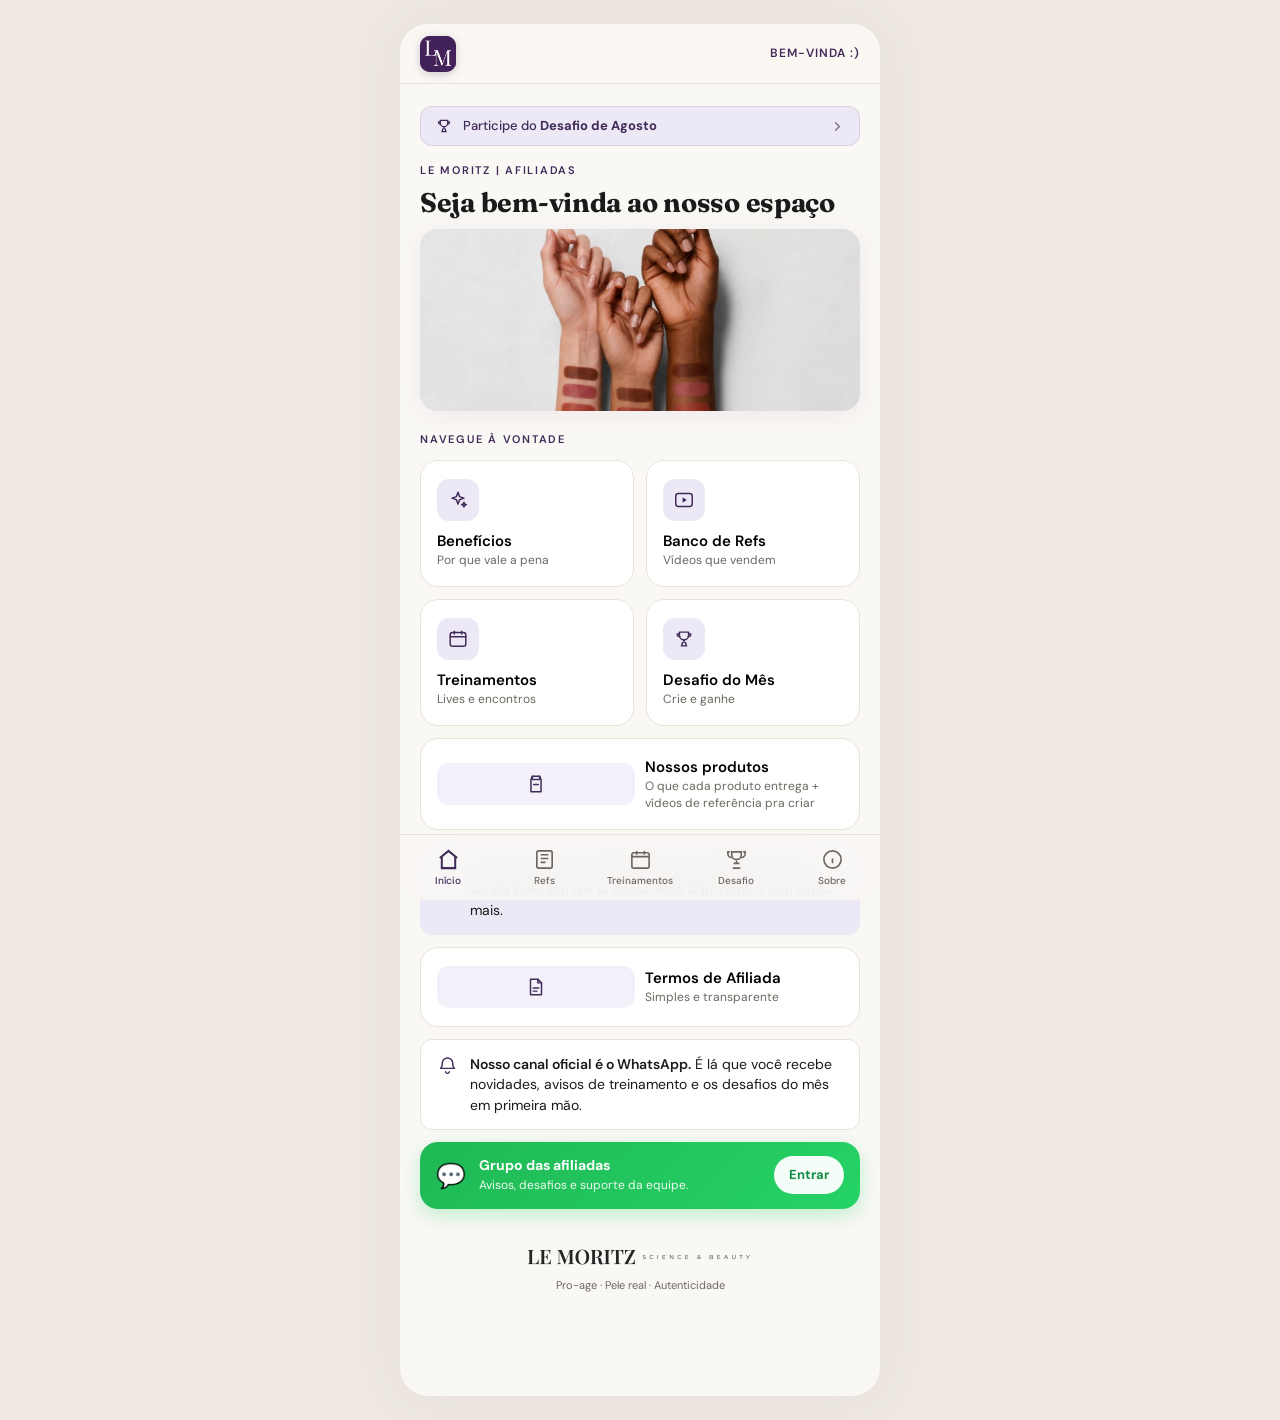
==== index.html @ fa1fd3cc "Troca emoji do botão de resultado parcial pelo ícone de troféu do site Usa o mesmo SVG de troféu já " ====
<!DOCTYPE html>
<html lang="pt-BR">
<head>
<meta charset="UTF-8">
<meta name="viewport" content="width=device-width, initial-scale=1, viewport-fit=cover, maximum-scale=1">
<meta name="theme-color" content="#FAF8F5">
<title>Le Moritz Afiliadas</title>
<meta name="description" content="Portal das criadoras Le Moritz: banco de referências, treinamentos, desafios e benefícios.">
<link rel="preconnect" href="https://fonts.googleapis.com">
<link rel="preconnect" href="https://fonts.gstatic.com" crossorigin>
<link href="https://fonts.googleapis.com/css2?family=Fraunces:ital,opsz,wght@0,9..144,400;0,9..144,500;0,9..144,600;1,9..144,400;1,9..144,500&family=DM+Sans:opsz,wght@9..40,400;9..40,500;9..40,600;9..40,700&display=swap" rel="stylesheet">
<link rel="stylesheet" href="styles.css">
</head>
<body>
<div class="app">

  <!-- ===== HEADER FIXO ===== -->
  <header class="header">
    <a class="brand" href="#home" data-go="home" aria-label="Le Moritz Afiliadas">
      <span class="brand-mark"><span class="mono">LM</span><img src="assets/lm-symbol.png" alt="" onerror="this.remove()"></span>
    </a>
    <div class="greeting" id="greeting">BEM-VINDA :)</div>
  </header>

  <!-- ============================================================
       HOME
       ============================================================ -->
  <section class="view active" id="home" data-view="home">

    <!-- Banner sutil do desafio (leva pra aba Desafio) -->
    <a class="promo-bar" data-go="desafio" href="#desafio">
      <span class="promo-ico"><svg viewBox="0 0 24 24" fill="none" stroke="currentColor" stroke-width="1.7" stroke-linecap="round" stroke-linejoin="round"><path d="M7 4.5h10v3.5a5 5 0 0 1-10 0z"/><path d="M7 6.5H4.7a2.3 2.3 0 0 0 2.6 2.8M17 6.5h2.3a2.3 2.3 0 0 1-2.6 2.8"/><path d="M12 13v3M9 19.5h6M9.7 19.5l.5-3.5M14.3 19.5l-.5-3.5"/></svg></span>
      <span class="promo-txt">Participe do <b>Desafio de Agosto</b></span>
      <span class="promo-arrow"><svg viewBox="0 0 24 24" fill="none" stroke="currentColor" stroke-width="2" stroke-linecap="round" stroke-linejoin="round"><path d="M9 6l6 6-6 6"/></svg></span>
    </a>

    <p class="eyebrow">Le Moritz | Afiliadas</p>
    <h1 class="page-title">Seja bem-vinda ao nosso espaço</h1>

    <!-- Imagem de destaque (curta). Troque por vídeo depois, se quiser. -->
    <div class="hero-img">
      <span class="hero-fallback">Salve sua imagem em <b>assets/hero.jpg</b></span>
      <img src="assets/hero.jpg" alt="Le Moritz" onerror="this.remove()">
    </div>

    <!-- Grid de navegação -->
    <p class="grid-title">Navegue à vontade</p>
    <div class="grid">
      <button class="nav-card" data-go="beneficios">
        <div class="emoji"><svg viewBox="0 0 24 24" fill="none" stroke="currentColor" stroke-width="1.6" stroke-linecap="round" stroke-linejoin="round"><path d="M12 3.5l1.7 4.8 4.8 1.7-4.8 1.7L12 16.5l-1.7-4.8L5.5 10l4.8-1.7z"/><path d="M18.5 14.5l.7 1.9 1.9.7-1.9.7-.7 1.9-.7-1.9-1.9-.7 1.9-.7z"/></svg></div>
        <div><h3>Benefícios</h3><span>Por que vale a pena</span></div>
      </button>
      <button class="nav-card" data-go="refs">
        <div class="emoji"><svg viewBox="0 0 24 24" fill="none" stroke="currentColor" stroke-width="1.6" stroke-linecap="round" stroke-linejoin="round"><rect x="3" y="5" width="18" height="14" rx="3"/><path d="M10.5 9l4.5 3-4.5 3z" fill="currentColor" stroke="none"/></svg></div>
        <div><h3>Banco de Refs</h3><span>Vídeos que vendem</span></div>
      </button>
      <button class="nav-card" data-go="treinamentos">
        <div class="emoji"><svg viewBox="0 0 24 24" fill="none" stroke="currentColor" stroke-width="1.6" stroke-linecap="round" stroke-linejoin="round"><rect x="3.5" y="5" width="17" height="15" rx="2.5"/><path d="M3.5 9.5h17M8 3.5v3M16 3.5v3"/></svg></div>
        <div><h3>Treinamentos</h3><span>Lives e encontros</span></div>
      </button>
      <button class="nav-card" data-go="desafio">
        <div class="emoji"><svg viewBox="0 0 24 24" fill="none" stroke="currentColor" stroke-width="1.6" stroke-linecap="round" stroke-linejoin="round"><path d="M7 4.5h10v3.5a5 5 0 0 1-10 0z"/><path d="M7 6.5H4.7a2.3 2.3 0 0 0 2.6 2.8M17 6.5h2.3a2.3 2.3 0 0 1-2.6 2.8"/><path d="M12 13v3M9 19.5h6M9.7 19.5l.5-3.5M14.3 19.5l-.5-3.5"/></svg></div>
        <div><h3>Desafio do Mês</h3><span>Crie e ganhe</span></div>
      </button>
      <button class="nav-card full" data-go="produtos">
        <div class="emoji"><svg viewBox="0 0 24 24" fill="none" stroke="currentColor" stroke-width="1.6" stroke-linecap="round" stroke-linejoin="round"><path d="M8 3.5h8l1.5 3.5v13.5H6.5V7z"/><path d="M8 3.5v3.5h8V3.5M9.5 12.5h5"/></svg></div>
        <div><h3>Nossos produtos</h3><span>O que cada produto entrega + vídeos de referência pra criar</span></div>
      </button>
    </div>

    <!-- Blocos empilhados (ordem definida) -->
    <div class="home-extra">
      <div class="notice accent">
        <span class="ico"><svg viewBox="0 0 24 24" fill="none" stroke="currentColor" stroke-width="1.6" stroke-linecap="round" stroke-linejoin="round"><path d="M13 2.5 5 13.5h5l-1 8 8-11h-5z"/></svg></span>
        <div><b>Sua comissão no TikTok Shop é automática:</b> qualquer venda pelo seu link já conta. Mas aqui dentro tem ainda mais.</div>
      </div>

      <button class="nav-card full" data-go="termos">
        <div class="emoji"><svg viewBox="0 0 24 24" fill="none" stroke="currentColor" stroke-width="1.6" stroke-linecap="round" stroke-linejoin="round"><path d="M6 3.5h8l4 4V20.5H6z"/><path d="M14 3.5v4h4M9 13h6M9 16.5h4"/></svg></div>
        <div><h3>Termos de Afiliada</h3><span>Simples e transparente</span></div>
      </button>

      <div class="notice">
        <span class="ico"><svg viewBox="0 0 24 24" fill="none" stroke="currentColor" stroke-width="1.6" stroke-linecap="round" stroke-linejoin="round"><path d="M6 9.5a6 6 0 0 1 12 0c0 4.5 1.8 5.8 1.8 5.8H4.2S6 14 6 9.5z"/><path d="M10 19a2 2 0 0 0 4 0"/></svg></span>
        <div><b>Nosso canal oficial é o WhatsApp.</b> É lá que você recebe novidades, avisos de treinamento e os desafios do mês em primeira mão.</div>
      </div>

      <!-- Banner WhatsApp -->
      <a class="wpp-banner" id="wppHome" href="#" target="_blank" rel="noopener">
        <span class="wbi">💬</span>
        <span class="wbt"><b>Grupo das afiliadas</b><span>Avisos, desafios e suporte da equipe.</span></span>
        <span class="wbtn">Entrar</span>
      </a>
    </div>

    <div class="footer">
      <img class="footer-logo" src="assets/logo.png" alt="Le Moritz" onerror="this.remove();var f=document.getElementById('flText');if(f)f.style.display='block'">
      <div class="fl" id="flText" style="display:none">Le Moritz</div>
      Pro-age · Pele real · Autenticidade
    </div>
  </section>

  <!-- ============================================================
       BENEFÍCIOS
       ============================================================ -->
  <section class="view" id="beneficios" data-view="beneficios">
    <button class="back-btn" data-go="home">‹ Início</button>
    <p class="eyebrow">Benefícios</p>
    <h1 class="page-title">Vale muito mais do que uma comissão</h1>
    <p class="page-sub">Aqui você não é só um link. Você é parte de uma comunidade.</p>

    <div class="benefit">
      <div class="b-ico"><svg viewBox="0 0 24 24" fill="none" stroke="currentColor" stroke-width="1.6" stroke-linecap="round" stroke-linejoin="round"><circle cx="9" cy="8" r="3.2"/><path d="M3.5 19.5a5.5 5.5 0 0 1 11 0"/><path d="M16 5.2a3 3 0 0 1 0 5.6M17.5 19.5a5.5 5.5 0 0 0-3-4.9"/></svg></div>
      <div><h3>Comunidade real</h3><p>Grupo exclusivo no WhatsApp com outras criadoras, trocas, bastidores e suporte direto da equipe Le Moritz.</p></div>
    </div>
    <div class="benefit">
      <div class="b-ico"><svg viewBox="0 0 24 24" fill="none" stroke="currentColor" stroke-width="1.6" stroke-linecap="round" stroke-linejoin="round"><path d="M21 8 12 3 3 8v8l9 5 9-5z"/><path d="M3 8l9 5 9-5M12 13v8"/></svg></div>
      <div><h3>Produtos em primeira mão</h3><p>Amostras grátis pra você testar, sentir na pele e criar com autenticidade. Sem achismo, com experiência.</p></div>
    </div>
    <div class="benefit">
      <div class="b-ico"><svg viewBox="0 0 24 24" fill="none" stroke="currentColor" stroke-width="1.6" stroke-linecap="round" stroke-linejoin="round"><rect x="3" y="6" width="18" height="14" rx="2"/><path d="M3 10.5h18M7.5 6 6 10.5M12.5 6 11 10.5M17.5 6 16 10.5"/></svg></div>
      <div><h3>Conteúdo pronto pra usar</h3><p>Banco de referências com vídeos validados, scripts adaptados e hooks que já funcionaram. Você não precisa começar do zero.</p></div>
    </div>
    <div class="benefit">
      <div class="b-ico"><svg viewBox="0 0 24 24" fill="none" stroke="currentColor" stroke-width="1.6" stroke-linecap="round" stroke-linejoin="round"><path d="M2.5 8.5 12 4.5l9.5 4-9.5 4z"/><path d="M6.5 11v4.5c0 1.2 2.5 2.2 5.5 2.2s5.5-1 5.5-2.2V11M21.5 8.5v5"/></svg></div>
      <div><h3>Treinamentos recorrentes</h3><p>Lives e encontros com a equipe pra te ajudar a vender melhor, criar com mais estratégia e entender o TikTok Shop de dentro pra fora.</p></div>
    </div>
    <div class="benefit">
      <div class="b-ico"><svg viewBox="0 0 24 24" fill="none" stroke="currentColor" stroke-width="1.6" stroke-linecap="round" stroke-linejoin="round"><path d="M7 4.5h10v3.5a5 5 0 0 1-10 0z"/><path d="M7 6.5H4.7a2.3 2.3 0 0 0 2.6 2.8M17 6.5h2.3a2.3 2.3 0 0 1-2.6 2.8"/><path d="M12 13v3M9 19.5h6M9.7 19.5l.5-3.5M14.3 19.5l-.5-3.5"/></svg></div>
      <div><h3>Desafios mensais com prêmios</h3><p>Todo mês tem um desafio com bonificação em dinheiro. Quanto mais você cria, mais você ganha, além da comissão.</p></div>
    </div>
    <div class="benefit highlight">
      <div class="b-ico"><svg viewBox="0 0 24 24" fill="none" stroke="currentColor" stroke-width="1.6" stroke-linecap="round" stroke-linejoin="round"><rect x="2.5" y="6" width="19" height="12" rx="2"/><circle cx="12" cy="12" r="2.6"/><path d="M6 9.5v5M18 9.5v5"/></svg></div>
      <div><h3>Comissão que vai além do TikTok</h3><p>As afiliadas que se destacam ganham um cupom próprio e passam a comissionar também pelas vendas fora do TikTok Shop, com pagamento via PIX.</p></div>
    </div>
  </section>

  <!-- ============================================================
       BANCO DE REFS
       ============================================================ -->
  <section class="view" id="refs" data-view="refs">
    <button class="back-btn" data-go="home">‹ Início</button>
    <p class="eyebrow">Banco de Refs</p>
    <h1 class="page-title">Referências que já funcionaram</h1>
    <p class="page-sub">Vídeos validados pela equipe, com roteiro pronto pra adaptar. Toque num card pra abrir.</p>

    <a class="banco-open" id="bancoOpen" href="https://bealemoritz.github.io/banco-de-refs/" target="_blank" rel="noopener">Abrir o banco em tela cheia ↗</a>
    <div class="banco-frame">
      <iframe id="bancoFrame" src="https://bealemoritz.github.io/banco-de-refs/" loading="lazy" title="Banco de Refs Le Moritz" referrerpolicy="no-referrer"></iframe>
    </div>
  </section>

  <!-- ============================================================
       PRODUTOS
       ============================================================ -->
  <section class="view" id="produtos" data-view="produtos">
    <button class="back-btn" data-go="home">‹ Início</button>
    <p class="eyebrow">Produtos</p>
    <h1 class="page-title">Conheça a linha Le Moritz</h1>
    <p class="page-sub">Pra cada produto: a narrativa principal e vídeos de referência que já validamos. Use como base pro seu conteúdo.</p>

    <div id="productsList"><!-- preenchido via JS (CONFIG.products no app.js) --></div>
  </section>

  <!-- ============================================================
       TREINAMENTOS
       ============================================================ -->
  <section class="view" id="treinamentos" data-view="treinamentos">
    <button class="back-btn" data-go="home">‹ Início</button>
    <p class="eyebrow">Treinamentos</p>
    <h1 class="page-title">Calendário de Treinamentos</h1>
    <p class="page-sub">Lives, encontros e conteúdos exclusivos pra você criar melhor todo mês.</p>

    <div class="next-training">
      <div class="nt-label">Próximo treinamento</div>
      <h3>Aulão de produtos (com Luna), Pt. 2</h3>
      <p class="nt-desc">No treinamento você vai aprender:</p>
      <ul class="nt-list">
        <li>Como usar cada produto (foco em make)</li>
        <li>Para que serve cada produto</li>
        <li>As principais narrativas pra criar conteúdos que conectam e despertam o interesse do cliente</li>
      </ul>
      <div class="nt-meta">
        <div><svg viewBox="0 0 24 24" fill="none" stroke="currentColor" stroke-width="1.6" stroke-linecap="round" stroke-linejoin="round"><rect x="3.5" y="5" width="17" height="15" rx="2.5"/><path d="M3.5 9.5h17M8 3.5v3M16 3.5v3"/></svg> <span>30/07 (quinta-feira)</span></div>
        <div><svg viewBox="0 0 24 24" fill="none" stroke="currentColor" stroke-width="1.6" stroke-linecap="round" stroke-linejoin="round"><circle cx="12" cy="12" r="9"/><path d="M12 7.5V12l3 2"/></svg> <span>às 17h</span></div>
        <div><svg viewBox="0 0 24 24" fill="none" stroke="currentColor" stroke-width="1.6" stroke-linecap="round" stroke-linejoin="round"><path d="M12 21s7-5.5 7-11a7 7 0 0 0-14 0c0 5.5 7 11 7 11z"/><circle cx="12" cy="9.5" r="2.5"/></svg> <span>Ao vivo no Google Meet</span></div>
      </div>
      <a class="btn-light" target="_blank" rel="noopener"
         href="https://bit.ly/aulaodeprodutos">Salvar na agenda</a>
    </div>

    <div class="training-list">
      <p class="eyebrow">O que já ensinamos</p>
      <div id="trainingHistory"><!-- preenchido via JS --></div>
    </div>
  </section>

  <!-- ============================================================
       DESAFIO DO MÊS
       ============================================================ -->
  <section class="view" id="desafio" data-view="desafio">
    <button class="back-btn" data-go="home">‹ Início</button>
    <p class="eyebrow">Desafio do Mês</p>
    <h1 class="page-title" style="margin-bottom:6px">Desafio de Agosto</h1>
    <p class="page-sub" style="margin-bottom:14px">Cada vídeo garante prêmio, e cada venda te leva pra próxima faixa. Sem ranking, sem competir com ninguém: só você contra a sua própria meta. Esse mês o foco é encontrar um formato de vídeo que venda muito stick, assim como já encontramos com o sérum.</p>

    <p class="challenge-period">
      <svg viewBox="0 0 24 24" fill="none" stroke="currentColor" stroke-width="1.7" stroke-linecap="round" stroke-linejoin="round"><rect x="3.5" y="5" width="17" height="15" rx="2.5"/><path d="M3.5 9.5h17M8 3.5v3M16 3.5v3"/></svg>
      07 a 21 de agosto de 2026
    </p>

    <a class="challenge-poster" href="assets/desafio-agosto.jpeg" target="_blank" rel="noopener" aria-label="Abrir a arte do desafio em tamanho grande">
      <img src="assets/desafio-agosto.jpeg" alt="Desafio de Agosto Le Moritz, foco nos sticks: prêmio garantido por vídeo (10+ vídeos R$100, 25+ R$300, 45+ R$600, 65+ R$1.000, 100+ R$1.500) e bônus extra por venda (1+ venda R$50, 5+ R$200, 15+ R$500, 40+ R$1.500), de 07 a 21 de agosto de 2026." loading="lazy">
    </a>

    <a class="btn-primary" href="resultado-agosto.html" style="display:flex;align-items:center;justify-content:center;gap:8px;margin-top:14px;text-decoration:none;">
      <svg viewBox="0 0 24 24" fill="none" stroke="currentColor" stroke-width="1.7" stroke-linecap="round" stroke-linejoin="round" style="width:18px;height:18px;flex-shrink:0;"><path d="M7 4.5h10v3.5a5 5 0 0 1-10 0z"/><path d="M7 6.5H4.7a2.3 2.3 0 0 0 2.6 2.8M17 6.5h2.3a2.3 2.3 0 0 1-2.6 2.8"/><path d="M12 13v3M9 19.5h6M9.7 19.5l.5-3.5M14.3 19.5l-.5-3.5"/></svg>
      Ver resultado parcial do desafio
    </a>

    <p class="eyebrow" style="margin-top:26px">Regras do desafio</p>
    <ul class="rules-list">
      <li>Os vídeos precisam ser de stick (blush ou iluminador) e ter a sacolinha do produto Le Moritz marcada corretamente no TikTok Shop para contar.</li>
      <li>Mínimo de 30 segundos cada vídeo.</li>
      <li>Não serão validados vídeos criados por IA realista (que recriem pessoas).</li>
      <li>É obrigatório que o vídeo tenha movimento, fala ou narração.</li>
      <li>É obrigatório que o vídeo tenha conteúdo sobre o produto (demonstração, prova social, quebra de objeção, transformação ou trabalhando a dor do público-alvo).</li>
      <li>É fortemente indicado que a criadora apareça no vídeo: buscamos gerar confiança.</li>
      <li>Vendas contam apenas se aprovadas e sem estorno.</li>
      <li>Vale a maior faixa atingida de cada prêmio. Os dois prêmios somam: volume de vídeo + vendas.</li>
      <li>Os pagamentos dos prêmios serão realizados até o dia 15 de agosto.</li>
      <li>A Le Moritz pode solicitar insights dos vídeos e comprovantes de venda para validação da premiação.</li>
      <li>Participação limitada a uma conta por CPF.</li>
    </ul>

    <p class="challenge-note">Só participa do desafio quem está no nosso <a data-wpp href="#" target="_blank" rel="noopener">grupo do WhatsApp</a>. É por lá que a gente valida tudo.</p>

    <details class="challenge-archive">
      <summary>Desafios anteriores<span class="arrow">⌄</span></summary>
      <div class="challenge-archive-content">
        <h3>Desafio de Julho</h3>
        <p class="challenge-period">
          <svg viewBox="0 0 24 24" fill="none" stroke="currentColor" stroke-width="1.7" stroke-linecap="round" stroke-linejoin="round"><rect x="3.5" y="5" width="17" height="15" rx="2.5"/><path d="M3.5 9.5h17M8 3.5v3M16 3.5v3"/></svg>
          20 a 31 de julho de 2026
        </p>
        <a class="challenge-poster" href="assets/desafio-julho.jpg" target="_blank" rel="noopener" aria-label="Abrir a arte do desafio de julho em tamanho grande">
          <img src="assets/desafio-julho.jpg" alt="Desafio de Julho Le Moritz: prêmio garantido por vídeo (20+ vídeos R$50, 40+ vídeos R$100) e bonificação por venda (5+ R$150, 10+ R$300, 20+ R$600, 40+ R$1.200 + kit completo), de 20 a 31 de julho de 2026." loading="lazy">
        </a>
        <p class="eyebrow" style="margin-top:26px">Regras do desafio</p>
        <ul class="rules-list">
          <li>Os vídeos precisam ter a sacolinha do produto Le Moritz marcada corretamente no TikTok Shop para contar.</li>
          <li>Mínimo de 30 segundos cada vídeo.</li>
          <li>Não serão validados vídeos criados por IA realista (que recriem pessoas).</li>
          <li>É obrigatório que o vídeo tenha movimento, fala ou narração.</li>
          <li>É obrigatório que o vídeo tenha conteúdo sobre o produto (demonstração, prova social, quebra de objeção, transformação ou trabalhando a dor do público-alvo).</li>
          <li>É fortemente indicado que a criadora apareça no vídeo: buscamos gerar confiança.</li>
          <li>Vendas contam apenas se aprovadas e sem estorno.</li>
          <li>As faixas do desafio não são acumulativas: vale a maior faixa atingida no período.</li>
          <li>Os pagamentos dos prêmios serão realizados até o dia 15 de agosto.</li>
          <li>A Le Moritz pode solicitar insights dos vídeos e comprovantes de venda para validação da premiação.</li>
          <li>Participação limitada a uma conta por CPF.</li>
        </ul>
      </div>
    </details>
  </section>

  <!-- ============================================================
       TERMOS DE AFILIADA
       ============================================================ -->
  <section class="view" id="termos" data-view="termos">
    <button class="back-btn" data-go="home">‹ Início</button>
    <p class="eyebrow">Termos de Afiliada</p>
    <h1 class="page-title">Termos de Participação</h1>
    <div class="terms-intro">Leia com atenção antes de começar. É simples, transparente e feito pra proteger você também.</div>

    <div class="term-item"><h3><span class="tn">1.</span>O que é o Programa</h3><p>O Programa de Afiliadas Le Moritz é uma iniciativa da marca para conectar criadoras de conteúdo à venda de produtos via TikTok Shop e canais próprios, com comissionamento por performance.</p></div>
    <div class="term-item"><h3><span class="tn">2.</span>Comissionamento</h3><p>A afiliada recebe comissão automática por todas as vendas realizadas através do seu link de afiliada no TikTok Shop, conforme as regras da plataforma. Afiliadas selecionadas para o programa estendido recebem um cupom personalizado Le Moritz e passam a comissionar também pelas vendas fora do TikTok Shop, no percentual de 10% por venda, com pagamento via PIX, conforme calendário definido pela equipe.</p></div>
    <div class="term-item"><h3><span class="tn">3.</span>Direito de uso de conteúdo</h3><p>Ao participar do programa, a afiliada autoriza a Le Moritz a utilizar os vídeos criados com os produtos da marca em suas próprias redes sociais, campanhas e materiais de divulgação, sempre com crédito à criadora. Nos casos em que o conteúdo for impulsionado ou utilizado em mídia paga, a afiliada será informada e o cupom de comissionamento dela será vinculado à publicação, garantindo rastreabilidade das vendas geradas.</p></div>
    <div class="term-item"><h3><span class="tn">4.</span>Produtos enviados</h3><p>Os produtos enviados como amostra são para uso pessoal e criação de conteúdo. Não há obrigatoriedade de publicação, mas a participação ativa é valorizada e pode influenciar o recebimento de produtos futuros e convites para desafios com premiação.</p></div>
    <div class="term-item"><h3><span class="tn">5.</span>Conduta e CONAR</h3><p>A afiliada se compromete a não fazer afirmações médicas ou terapêuticas sobre os produtos, a sinalizar parcerias conforme as diretrizes do CONAR (#publi ou equivalente) e a manter uma comunicação respeitosa dentro dos canais da comunidade.</p></div>
    <div class="term-item"><h3><span class="tn">6.</span>Encerramento</h3><p>Qualquer uma das partes pode encerrar a participação no programa a qualquer momento, sem ônus.</p></div>

    <div class="accept-box">
      <div class="accept-row">
        <input type="checkbox" id="acceptCheck" checked onclick="return false" aria-readonly="true">
        <label for="acceptCheck">Li e aceito os termos de participação do Programa de Afiliadas Le Moritz.</label>
      </div>
      <div class="accept-msg">
        <span class="ok-ico">✓</span>
        Sua participação no programa valida automaticamente o termo acima.
      </div>
    </div>
  </section>

  <!-- ============================================================
       SOBRE + FAQ
       ============================================================ -->
  <section class="view" id="sobre" data-view="sobre">
    <button class="back-btn" data-go="home">‹ Início</button>

    <div class="about-card">
      <p class="eyebrow">Sobre a Le Moritz</p>
      <h2>Beleza com propósito, pele com história.</h2>
      <p>Le Moritz é uma marca pro-age: a gente acredita em pele real, em autenticidade e em mulheres que não têm prazo de validade. Você não está só vendendo produto: está fazendo parte de um movimento que valoriza a beleza de quem vive de verdade.</p>
    </div>

    <p class="eyebrow">Perguntas frequentes</p>
    <h1 class="page-title" style="font-size:23px;margin-bottom:18px">FAQ rápido</h1>

    <div id="faqList">
      <div class="faq-item">
        <button class="faq-q">Como sei que minha venda foi registrada?<span class="arrow">⌄</span></button>
        <div class="faq-a"><p>Toda venda feita pelo seu link de afiliada no TikTok Shop aparece automaticamente no painel da plataforma. Qualquer dúvida, é só chamar a equipe no grupo do WhatsApp.</p></div>
      </div>
      <div class="faq-item">
        <button class="faq-q">Quando recebo minha comissão?<span class="arrow">⌄</span></button>
        <div class="faq-a"><p>A comissão do TikTok Shop segue o calendário da própria plataforma. Quem participa do programa estendido recebe as orientações de pagamento direto da equipe pelo WhatsApp.</p></div>
      </div>
      <div class="faq-item">
        <button class="faq-q">Posso fazer lives vendendo os produtos?<span class="arrow">⌄</span></button>
        <div class="faq-a"><p>Sim! Lives são super bem-vindas. Lembre de sinalizar a parceria conforme o CONAR (#publi) e de não fazer afirmações médicas ou terapêuticas sobre os produtos.</p></div>
      </div>
      <div class="faq-item">
        <button class="faq-q">O que acontece se eu não postar por um tempo?<span class="arrow">⌄</span></button>
        <div class="faq-a"><p>Não há obrigatoriedade de publicação. Mas a participação ativa é valorizada e pode influenciar o envio de produtos futuros e os convites para desafios com premiação.</p></div>
      </div>
    </div>
  </section>

  <!-- ===== BOTTOM NAVIGATION ===== -->
  <nav class="bottom-nav">
    <button class="nav-btn active" data-go="home">
      <svg viewBox="0 0 24 24" fill="none" stroke="currentColor"><path d="M3 10.5 12 3l9 7.5"/><path d="M5 9.5V21h14V9.5"/></svg>
      Início
    </button>
    <button class="nav-btn" data-go="refs">
      <svg viewBox="0 0 24 24" fill="none" stroke="currentColor"><rect x="4" y="3" width="16" height="18" rx="2"/><path d="M8 7h8M8 11h8M8 15h5"/></svg>
      Refs
    </button>
    <button class="nav-btn" data-go="treinamentos">
      <svg viewBox="0 0 24 24" fill="none" stroke="currentColor"><rect x="3" y="5" width="18" height="16" rx="2"/><path d="M3 9h18M8 3v4M16 3v4"/></svg>
      Treinamentos
    </button>
    <button class="nav-btn" data-go="desafio">
      <svg viewBox="0 0 24 24" fill="none" stroke="currentColor"><path d="M7 4h10v3a5 5 0 0 1-10 0V4Z"/><path d="M5 4H3v2a4 4 0 0 0 4 4M19 4h2v2a4 4 0 0 1-4 4M9 16h6M12 13v3M8 21h8"/></svg>
      Desafio
    </button>
    <button class="nav-btn" data-go="sobre">
      <svg viewBox="0 0 24 24" fill="none" stroke="currentColor"><circle cx="12" cy="12" r="9"/><path d="M12 11v5M12 8h.01"/></svg>
      Sobre
    </button>
  </nav>

</div>
<script src="app.js"></script>
</body>
</html>
---- styles.css ----
/* =========================================================
   LE MORITZ AFILIADAS — Portal
   Mobile-first · Editorial de beleza + portal profissional
   ========================================================= */

/* ---------- Tokens ---------- */
:root {
  /* Paleta */
  --creme:        #FAF8F5;  /* fundo principal */
  --roxo:         #402A57;  /* roxo oficial Le Moritz (ameixa/beringela) */
  --roxo-escuro:  #2C1C3D;
  --roxo-claro:   #6E5191;
  --lilas:        #EDE8F5;  /* cards e seções alternadas */
  --lilas-2:      #F4F0FA;
  --grafite:      #1A1A1A;  /* texto principal */
  --cinza-txt:    #6B6760;  /* texto secundário */
  --borda:        #E9E3DA;  /* bordas e separadores */
  --whatsapp:     #25D366;
  --branco:       #FFFFFF;
  --ouro:         #C9A24B;

  /* Tipografia */
  --serif: "Fraunces", Georgia, serif;
  --sans:  "DM Sans", -apple-system, BlinkMacSystemFont, "Segoe UI", sans-serif;

  /* Layout */
  --max:        480px;
  --radius:     18px;
  --radius-sm:  12px;
  --shadow:     0 4px 24px rgba(84, 58, 120, .08);
  --shadow-hi:  0 8px 32px rgba(84, 58, 120, .16);
  --header-h:   60px;
  --nav-h:      66px;
  --ease:       cubic-bezier(.22, .61, .36, 1);
}

/* ---------- Reset ---------- */
* { margin: 0; padding: 0; box-sizing: border-box; -webkit-tap-highlight-color: transparent; }
html { scroll-behavior: smooth; }
body {
  font-family: var(--sans);
  background: var(--creme);
  color: var(--grafite);
  line-height: 1.55;
  font-size: 16px;
  -webkit-font-smoothing: antialiased;
  text-rendering: optimizeLegibility;
}
img { max-width: 100%; display: block; }
button { font-family: inherit; cursor: pointer; border: none; background: none; }
a { color: inherit; text-decoration: none; }

/* ---------- Shell (centraliza no desktop, simula celular) ---------- */
.app {
  max-width: var(--max);
  margin: 0 auto;
  min-height: 100vh;
  background: var(--creme);
  position: relative;
  box-shadow: 0 0 60px rgba(84,58,120,.06);
}
@media (min-width: 481px) {
  body { background: #efe9e2; padding: 24px 0; }
  .app { min-height: calc(100vh - 48px); border-radius: 28px; overflow: hidden; }
}

/* ---------- Header fixo ---------- */
.header {
  position: sticky; top: 0; z-index: 50;
  height: var(--header-h);
  display: flex; align-items: center; justify-content: space-between;
  padding: 0 20px;
  background: rgba(250, 248, 245, .82);
  backdrop-filter: saturate(180%) blur(14px);
  -webkit-backdrop-filter: saturate(180%) blur(14px);
  border-bottom: 1px solid var(--borda);
}
.brand { display: flex; align-items: center; }
.brand-mark {
  position: relative; width: 36px; height: 36px; border-radius: 10px;
  background: var(--roxo); overflow: hidden; display: grid; place-items: center;
  box-shadow: 0 2px 8px rgba(64,42,87,.25);
}
.brand-mark .mono {
  font-family: var(--serif); color: #fff; font-size: 18px; font-weight: 600; letter-spacing: .01em;
}
.brand-mark img { position: absolute; inset: 0; width: 100%; height: 100%; object-fit: cover; }
.header .greeting {
  font-size: 12px; font-weight: 600; letter-spacing: .08em; text-transform: uppercase;
  color: var(--roxo); max-width: 55%; text-align: right; line-height: 1.25;
}
.header .greeting b { font-weight: 700; }

/* ---------- Views ---------- */
.view { display: none; padding: 22px 20px calc(var(--nav-h) + 28px); animation: fade .45s var(--ease); }
.view.active { display: block; }
@keyframes fade { from { opacity: 0; transform: translateY(8px); } to { opacity: 1; transform: none; } }

/* ---------- Tipografia de página ---------- */
.eyebrow {
  font-size: 11px; font-weight: 600; letter-spacing: .16em; text-transform: uppercase;
  color: var(--roxo); margin-bottom: 8px;
}
.page-title {
  font-family: var(--serif); font-weight: 700;
  font-size: 27px; line-height: 1.18; letter-spacing: -.01em;
  margin-bottom: 10px;
}
.page-sub { color: var(--cinza-txt); font-size: 15px; margin-bottom: 22px; }
.section-divider { height: 1px; background: var(--borda); margin: 26px 0; border: 0; }

/* ---------- HOME: hero vídeo ---------- */
.hero {
  position: relative; border-radius: var(--radius); overflow: hidden;
  aspect-ratio: 4 / 5; background: var(--lilas);
  box-shadow: var(--shadow); margin-bottom: 18px;
}
.hero video, .hero img, .hero-video { width: 100%; height: 100%; object-fit: cover; }
.hero-placeholder {
  position: absolute; inset: 0;
  display: flex; flex-direction: column; align-items: center; justify-content: center;
  gap: 14px; text-align: center; padding: 24px;
  background: linear-gradient(150deg, var(--lilas) 0%, var(--lilas-2) 100%);
}
.hero-placeholder .play {
  width: 64px; height: 64px; border-radius: 50%;
  background: var(--roxo); color: #fff;
  display: grid; place-items: center;
  box-shadow: var(--shadow-hi); transition: transform .2s var(--ease);
}
.hero-placeholder .play:hover { transform: scale(1.06); }
.hero-placeholder .play svg { margin-left: 3px; }
.hero-placeholder p { font-size: 13px; color: var(--cinza-txt); max-width: 220px; }
.hero-tag {
  font-family: var(--serif); font-style: italic;
  font-size: 17px; color: var(--grafite);
}

/* ---------- Welcome player (vídeo animado) ---------- */
.welcome-player { position: absolute; inset: 0; display: none; flex-direction: column; }
.welcome-player.active { display: flex; }
.wp-bg {
  position: absolute; inset: 0; z-index: 0;
  background: linear-gradient(135deg, var(--lilas) 0%, var(--creme) 45%, var(--lilas-2) 100%);
  background-size: 220% 220%; animation: wpGrad 14s ease infinite;
}
.wp-bg::after {
  content: ""; position: absolute; inset: 0;
  background: radial-gradient(120% 80% at 50% -10%, rgba(106,76,147,.10), transparent 60%);
}
@keyframes wpGrad { 0%{background-position:0% 50%} 50%{background-position:100% 50%} 100%{background-position:0% 50%} }
.wp-top {
  position: relative; z-index: 1; text-align: center; padding-top: 20px;
  font-family: var(--serif); font-size: 16px; letter-spacing: .05em; color: var(--grafite);
}
.wp-top b { color: var(--roxo); }
.wp-line {
  position: relative; z-index: 1; flex: 1;
  display: grid; place-items: center; text-align: center;
  font-family: var(--serif); font-size: 23px; line-height: 1.32; color: var(--grafite);
  padding: 0 28px; opacity: 0;
}
.wp-line.show { animation: wpUp .85s var(--ease) forwards; }
@keyframes wpUp { from { opacity:0; transform: translateY(14px); filter: blur(3px); } to { opacity:1; transform:none; filter:none; } }
.wp-final { color: var(--roxo); font-style: italic; }
.wp-progress {
  position: relative; z-index: 1; height: 3px; border-radius: 3px;
  background: rgba(26,26,26,.10); margin: 0 22px 20px;
}
.wp-progress span { display: block; height: 100%; width: 0; background: var(--roxo); border-radius: 3px; transition: width .45s linear; }
.wp-skip {
  position: absolute; z-index: 2; top: 14px; right: 16px;
  font-size: 12px; font-weight: 600; color: var(--cinza-txt);
  background: rgba(255,255,255,.7); padding: 6px 12px; border-radius: 999px;
  backdrop-filter: blur(6px);
}
.wp-replay {
  position: absolute; z-index: 2; bottom: 36px; left: 50%; transform: translateX(-50%);
  display: none; font-size: 13px; font-weight: 700; color: #fff; background: var(--roxo);
  padding: 11px 20px; border-radius: 999px; box-shadow: var(--shadow-hi);
}
.wp-replay.show { display: block; animation: wpUp .6s var(--ease) forwards; }

/* ---------- Banco de Refs integrado ---------- */
.banco-frame {
  border: 1px solid var(--borda); border-radius: var(--radius); overflow: hidden;
  background: var(--branco); box-shadow: var(--shadow);
  height: calc(100dvh - 230px); min-height: 540px;
}
.banco-frame iframe { width: 100%; height: 100%; border: 0; display: block; }
.banco-open {
  display: block; text-align: center; margin: 0 0 12px;
  font-size: 13px; font-weight: 600; color: var(--roxo);
}

/* ---------- Recados fixos ---------- */
.notice {
  display: flex; gap: 12px; align-items: flex-start;
  padding: 14px 16px; border-radius: var(--radius-sm);
  background: var(--branco); border: 1px solid var(--borda);
  margin-bottom: 12px; font-size: 14px; line-height: 1.45;
}
.notice .ico { line-height: 1; flex-shrink: 0; margin-top: 1px; }
.notice .ico svg { width: 21px; height: 21px; color: var(--roxo); display: block; }
.notice b { font-weight: 600; }
.notice.accent { background: var(--lilas); border-color: transparent; }

/* ---------- Grid 2x2 de navegação ---------- */
.grid-title {
  font-family: var(--sans); font-size: 11px; font-weight: 600;
  letter-spacing: .16em; text-transform: uppercase; color: var(--roxo);
  margin: 20px 0 12px;
}
.grid {
  display: grid; grid-template-columns: 1fr 1fr; gap: 12px;
}
.nav-card {
  background: var(--branco); border: 1px solid var(--borda);
  border-radius: var(--radius); padding: 18px 16px;
  display: flex; flex-direction: column; gap: 10px;
  text-align: left; transition: transform .18s var(--ease), box-shadow .18s var(--ease);
  min-height: 124px; justify-content: space-between;
}
.nav-card:active { transform: scale(.97); }
.nav-card:hover { box-shadow: var(--shadow); transform: translateY(-2px); }
.nav-card .emoji {
  width: 42px; height: 42px; border-radius: 12px;
  background: var(--lilas); display: grid; place-items: center;
}
.nav-card .emoji svg { width: 22px; height: 22px; color: var(--roxo); }
.nav-card h3 { font-size: 15px; font-weight: 600; }
.nav-card span { font-size: 12px; color: var(--cinza-txt); }
.nav-card.full { grid-column: 1 / -1; min-height: auto; flex-direction: row; align-items: center; }
.nav-card.full .emoji { background: var(--lilas-2); }
.nav-card.full > div { flex: 1; }

/* Blocos empilhados da Home (espaçamento uniforme) */
.home-extra { display: flex; flex-direction: column; gap: 12px; margin-top: 14px; }
.home-extra .notice { margin-bottom: 0; }
.home-extra .wpp-banner { margin: 0; }

/* ---------- Banner WhatsApp ---------- */
.wpp-banner {
  display: flex; align-items: center; gap: 13px;
  background: linear-gradient(135deg, #1FB855, #25D366);
  color: #fff; padding: 14px 16px; border-radius: var(--radius);
  margin: 22px 0 4px; box-shadow: 0 6px 20px rgba(37,211,102,.28);
}
.wpp-banner .wbi { font-size: 24px; flex-shrink: 0; }
.wpp-banner .wbt { flex: 1; line-height: 1.3; }
.wpp-banner .wbt b { display: block; font-size: 14px; font-weight: 700; }
.wpp-banner .wbt span { font-size: 12px; opacity: .92; }
.wpp-banner .wbtn {
  background: rgba(255,255,255,.95); color: #128C42;
  font-weight: 700; font-size: 13px; padding: 9px 15px; border-radius: 999px;
  white-space: nowrap;
}

/* ---------- BENEFÍCIOS: cards ---------- */
.benefit {
  display: flex; gap: 14px; align-items: flex-start;
  background: var(--branco); border: 1px solid var(--borda);
  border-radius: var(--radius); padding: 18px; margin-bottom: 12px;
  transition: box-shadow .18s var(--ease);
}
.benefit:hover { box-shadow: var(--shadow); }
.benefit .b-ico {
  width: 46px; height: 46px; flex-shrink: 0; border-radius: 13px;
  background: var(--lilas); display: grid; place-items: center;
}
.benefit .b-ico svg { width: 24px; height: 24px; color: var(--roxo); }
.benefit h3 { font-size: 16px; font-weight: 600; margin-bottom: 4px; }
.benefit p { font-size: 14px; color: var(--cinza-txt); line-height: 1.5; }
.benefit.highlight { background: var(--lilas); border-color: transparent; }
.benefit.highlight .b-ico { background: var(--branco); }

/* ---------- BANCO DE REFS ---------- */
.filters { display: flex; gap: 8px; overflow-x: auto; padding-bottom: 6px; margin-bottom: 18px; scrollbar-width: none; }
.filters::-webkit-scrollbar { display: none; }
.chip {
  white-space: nowrap; font-size: 13px; font-weight: 500;
  padding: 8px 15px; border-radius: 999px;
  background: var(--branco); border: 1px solid var(--borda); color: var(--cinza-txt);
  transition: all .15s var(--ease);
}
.chip.active { background: var(--roxo); color: #fff; border-color: var(--roxo); }

.refs { display: grid; grid-template-columns: 1fr 1fr; gap: 12px; }
.ref-card {
  background: var(--branco); border: 1px solid var(--borda);
  border-radius: var(--radius); overflow: hidden;
  transition: transform .18s var(--ease), box-shadow .18s var(--ease);
}
.ref-card:hover { transform: translateY(-2px); box-shadow: var(--shadow); }
.ref-thumb {
  aspect-ratio: 9 / 14; background: var(--lilas);
  position: relative; display: grid; place-items: center;
}
.ref-thumb .play-sm {
  width: 40px; height: 40px; border-radius: 50%;
  background: rgba(255,255,255,.92); color: var(--roxo);
  display: grid; place-items: center; box-shadow: var(--shadow);
}
.ref-thumb .ptag {
  position: absolute; top: 8px; left: 8px;
  font-size: 10px; font-weight: 600; padding: 4px 8px; border-radius: 999px;
  background: rgba(26,26,26,.72); color: #fff; backdrop-filter: blur(4px);
}
.ref-body { padding: 12px; }
.ref-body .worked {
  font-size: 12px; color: var(--roxo); font-weight: 600; margin-bottom: 5px;
  display: flex; align-items: center; gap: 5px;
}
.ref-body h4 { font-size: 13px; font-weight: 500; line-height: 1.35; margin-bottom: 10px; }
.ref-body .script-link {
  font-size: 12px; font-weight: 600; color: var(--grafite);
  display: inline-flex; align-items: center; gap: 4px;
  border-bottom: 1px solid var(--roxo); padding-bottom: 1px;
}

/* ---------- TREINAMENTOS ---------- */
.next-training {
  background: linear-gradient(150deg, var(--roxo) 0%, var(--roxo-escuro) 100%);
  color: #fff; border-radius: var(--radius); padding: 22px 20px;
  margin-bottom: 24px; box-shadow: var(--shadow-hi);
}
.next-training .nt-label {
  font-size: 11px; letter-spacing: .14em; text-transform: uppercase;
  opacity: .85; margin-bottom: 12px;
}
.next-training h3 { font-family: var(--serif); font-size: 22px; margin-bottom: 14px; line-height: 1.2; }
.next-training .nt-meta { display: flex; flex-direction: column; gap: 7px; font-size: 14px; margin-bottom: 18px; }
.next-training .nt-meta div { display: flex; align-items: center; gap: 9px; }
.next-training .nt-meta svg { width: 18px; height: 18px; flex-shrink: 0; }
.btn-light {
  background: #fff; color: var(--roxo); font-weight: 700; font-size: 14px;
  padding: 12px 20px; border-radius: 999px; width: 100%; text-align: center;
  transition: transform .15s var(--ease);
}
.btn-light:active { transform: scale(.97); }

.training-list h3.list-h { font-family: var(--serif); font-size: 18px; margin-bottom: 14px; }
.training-row {
  display: flex; align-items: center; gap: 14px;
  padding: 14px 0; border-bottom: 1px solid var(--borda);
}
.training-row .tr-date {
  text-align: center; flex-shrink: 0; width: 48px;
}
.training-row .tr-date b { display: block; font-size: 19px; font-family: var(--serif); color: var(--roxo); }
.training-row .tr-date span { font-size: 10px; text-transform: uppercase; letter-spacing: .08em; color: var(--cinza-txt); }
.training-row .tr-info { flex: 1; }
.training-row .tr-info h4 { font-size: 14px; font-weight: 600; margin-bottom: 2px; }
.training-row .tr-info span { font-size: 12px; color: var(--cinza-txt); }
.training-row .tr-play { color: var(--roxo); flex-shrink: 0; }

/* ---------- DESAFIO DO MÊS ---------- */
.challenge-hero {
  background: var(--lilas); border-radius: var(--radius); padding: 24px 20px;
  text-align: center; margin-bottom: 22px; position: relative; overflow: hidden;
}
.challenge-hero .badge {
  display: inline-block; font-size: 11px; font-weight: 700; letter-spacing: .12em;
  text-transform: uppercase; color: var(--roxo); background: #fff;
  padding: 6px 14px; border-radius: 999px; margin-bottom: 14px;
}
.challenge-hero h2 { font-family: var(--serif); font-size: 26px; line-height: 1.15; margin-bottom: 8px; }
.challenge-hero p { font-size: 14px; color: var(--cinza-txt); }

.block { margin-bottom: 24px; }
.block h3 { font-size: 16px; font-weight: 600; margin-bottom: 12px; display: flex; align-items: center; gap: 8px; }
.steps { display: flex; flex-direction: column; gap: 10px; }
.step {
  display: flex; gap: 13px; align-items: flex-start;
  background: var(--branco); border: 1px solid var(--borda);
  padding: 14px 16px; border-radius: var(--radius-sm); font-size: 14px;
}
.step .num {
  width: 26px; height: 26px; border-radius: 50%; flex-shrink: 0;
  background: var(--roxo); color: #fff; font-size: 13px; font-weight: 700;
  display: grid; place-items: center;
}
.prizes { display: flex; flex-direction: column; gap: 10px; }
.prize {
  display: flex; align-items: center; gap: 14px;
  padding: 16px; border-radius: var(--radius-sm); border: 1px solid var(--borda);
  background: var(--branco);
}
.prize .medal { font-size: 26px; }
.prize .p-place { flex: 1; font-size: 14px; font-weight: 600; }
.prize .p-val { font-family: var(--serif); font-size: 19px; color: var(--roxo); }
.prize.gold { background: linear-gradient(135deg, #FBF6E9, #FFFDF8); border-color: #EBD9A8; }

.deadline {
  text-align: center; font-size: 14px; color: var(--cinza-txt);
  padding: 16px; background: var(--lilas-2); border-radius: var(--radius-sm); margin-bottom: 12px;
}
.deadline b { color: var(--grafite); }

/* ---------- TERMOS ---------- */
.terms-intro {
  background: var(--lilas); border-radius: var(--radius-sm);
  padding: 16px; font-size: 14px; color: var(--cinza-txt); margin-bottom: 22px;
}
.term-item { margin-bottom: 20px; }
.term-item h3 { font-size: 15px; font-weight: 600; margin-bottom: 6px; }
.term-item h3 .tn { color: var(--roxo); margin-right: 6px; }
.term-item p { font-size: 14px; color: var(--cinza-txt); line-height: 1.55; }
.accept-box {
  background: var(--branco); border: 1px solid var(--borda); border-radius: var(--radius);
  padding: 18px; margin-top: 24px;
}
.accept-row { display: flex; gap: 12px; align-items: flex-start; margin-bottom: 16px; }
.accept-row input { width: 22px; height: 22px; flex-shrink: 0; accent-color: var(--roxo); margin-top: 1px; }
.accept-row label { font-size: 14px; line-height: 1.45; }
.btn-primary {
  background: var(--roxo); color: #fff; font-weight: 700; font-size: 15px;
  padding: 14px; border-radius: 999px; width: 100%; text-align: center;
  transition: transform .15s var(--ease), opacity .2s;
}
.btn-primary:active { transform: scale(.98); }
.btn-primary:disabled { opacity: .45; cursor: not-allowed; }
.accept-ok { display: none; text-align: center; color: var(--roxo); font-weight: 600; font-size: 14px; margin-top: 12px; }
.accept-ok.show { display: block; }

/* ---------- PRODUTOS ---------- */
.product-card {
  background: var(--branco); border: 1px solid var(--borda);
  border-radius: var(--radius); padding: 16px; margin-bottom: 16px;
  box-shadow: 0 2px 10px rgba(84,58,120,.05);
}
.product-head { display: flex; gap: 13px; }
.product-thumb {
  width: 62px; height: 62px; flex-shrink: 0; border-radius: 14px;
  background: var(--lilas); overflow: hidden;
}
.product-thumb img { width: 100%; height: 100%; object-fit: cover; display: block; }
.product-thumb.empty img { display: none; }
.product-info { flex: 1; min-width: 0; }
.product-info h3 { font-family: var(--serif); font-size: 16px; font-weight: 600; line-height: 1.25; margin-bottom: 5px; }
.product-tag {
  display: inline-flex; align-items: center; gap: 4px;
  background: var(--lilas); color: var(--roxo); font-size: 10.5px; font-weight: 700;
  padding: 4px 10px; border-radius: 999px; margin-bottom: 7px; line-height: 1.3;
}
.product-narrativa { font-size: 13.5px; color: var(--cinza-txt); line-height: 1.5; }

/* Como usar (accordion, mesmo padrão do FAQ) */
.how-to { margin-top: 14px; border-top: 1px solid var(--borda); }
.how-to-q {
  width: 100%; text-align: left; padding: 13px 0; font-size: 14px; font-weight: 600; color: var(--roxo);
  display: flex; justify-content: space-between; align-items: center; gap: 12px;
}
.how-to-q .arrow { transition: transform .25s var(--ease); flex-shrink: 0; }
.how-to.open .arrow { transform: rotate(180deg); }
.how-to-a { max-height: 0; overflow: hidden; transition: max-height .3s var(--ease); }
.how-to.open .how-to-a { max-height: 420px; }
.how-to-a ul { padding-bottom: 14px; }
.how-to-a li { font-size: 13.5px; color: var(--cinza-txt); line-height: 1.5; padding-left: 16px; position: relative; margin-bottom: 6px; }
.how-to-a li::before { content: "•"; color: var(--roxo); position: absolute; left: 0; }

/* Carrossel de vídeos de referência */
.product-videos {
  display: flex; gap: 10px; overflow-x: auto; margin-top: 14px; padding-bottom: 2px;
  scroll-snap-type: x mandatory; -webkit-overflow-scrolling: touch;
}
.product-videos::-webkit-scrollbar { display: none; }
.video-card { flex: 0 0 132px; scroll-snap-align: start; }
.video-frame {
  width: 100%; aspect-ratio: 9 / 16; border-radius: 12px; overflow: hidden;
  background: var(--lilas); box-shadow: var(--shadow); position: relative;
}
/* O preview do Google Drive corta o vídeo se renderizar abaixo de ~300px de largura.
   Por isso o iframe sempre renderiza a 340px (tamanho seguro) e é encolhido visualmente
   via transform, mantendo o card pequeno sem cortar o vídeo. */
.video-frame iframe {
  position: absolute; top: 0; left: 0; border: 0;
  width: 340px; height: 604.44px;
  transform: scale(0.38824); transform-origin: top left;
}
.video-frame.placeholder {
  display: flex; align-items: center; justify-content: center; text-align: center;
  border: 1.5px dashed var(--borda); box-shadow: none; background: var(--lilas-2);
}
.video-frame.placeholder span { font-size: 11.5px; color: var(--cinza-txt); padding: 0 12px; }
.video-label { font-size: 11px; color: var(--cinza-txt); margin-top: 6px; text-align: center; }

/* ---------- SOBRE + FAQ ---------- */
.about-card {
  background: linear-gradient(150deg, var(--grafite) 0%, #2c2438 100%);
  color: #fff; border-radius: var(--radius); padding: 26px 22px; margin-bottom: 26px;
}
.about-card .eyebrow { color: var(--roxo-claro); }
.about-card h2 { font-family: var(--serif); font-size: 23px; line-height: 1.25; margin-bottom: 12px; }
.about-card p { font-size: 14px; opacity: .82; line-height: 1.6; }
.faq-item { border-bottom: 1px solid var(--borda); }
.faq-q {
  width: 100%; text-align: left; padding: 16px 0; font-size: 15px; font-weight: 600;
  display: flex; justify-content: space-between; align-items: center; gap: 12px;
}
.faq-q .arrow { transition: transform .25s var(--ease); color: var(--roxo); flex-shrink: 0; }
.faq-item.open .arrow { transform: rotate(180deg); }
.faq-a { max-height: 0; overflow: hidden; transition: max-height .3s var(--ease); }
.faq-item.open .faq-a { max-height: 240px; }
.faq-a p { font-size: 14px; color: var(--cinza-txt); padding-bottom: 16px; line-height: 1.55; }

/* ---------- Bottom navigation ---------- */
.bottom-nav {
  position: fixed; bottom: 0; left: 50%; transform: translateX(-50%);
  width: 100%; max-width: var(--max); height: var(--nav-h); z-index: 60;
  background: rgba(250,248,245,.9);
  backdrop-filter: saturate(180%) blur(16px); -webkit-backdrop-filter: saturate(180%) blur(16px);
  border-top: 1px solid var(--borda);
  display: flex; align-items: center; justify-content: space-around;
  padding-bottom: env(safe-area-inset-bottom);
}
@media (min-width: 481px) { .bottom-nav { border-radius: 0 0 28px 28px; } }
.nav-btn {
  display: flex; flex-direction: column; align-items: center; gap: 3px;
  font-size: 10px; font-weight: 500; color: var(--cinza-txt);
  flex: 1; padding: 8px 0; transition: color .15s;
}
.nav-btn svg { width: 23px; height: 23px; stroke-width: 1.7; }
.nav-btn.active { color: var(--roxo); }
.nav-btn.active svg { stroke-width: 2.1; }

/* ---------- Util ---------- */
.back-btn {
  display: inline-flex; align-items: center; gap: 6px;
  font-size: 13px; font-weight: 600; color: var(--cinza-txt); margin-bottom: 16px;
}
.note {
  font-size: 12px; color: var(--cinza-txt); font-style: italic;
  padding: 12px 14px; background: var(--lilas-2); border-radius: var(--radius-sm);
  margin-top: 16px; line-height: 1.5;
}
.footer {
  text-align: center; padding: 38px 0 8px; font-size: 11px; color: var(--cinza-txt);
}
.footer .fl { font-family: var(--serif); font-size: 14px; color: var(--grafite); margin-bottom: 4px; }
.footer-logo { height: 22px; width: auto; margin: 0 auto 8px; display: block; opacity: .85; }

/* ---------- Imagem de destaque (Home) ---------- */
.hero-img {
  position: relative; height: 182px; border-radius: var(--radius); overflow: hidden;
  margin: 4px 0 6px; box-shadow: var(--shadow);
  background: linear-gradient(135deg, var(--lilas) 0%, var(--lilas-2) 100%);
  display: grid; place-items: center;
}
.hero-img img { position: absolute; inset: 0; width: 100%; height: 100%; object-fit: cover; object-position: center 50%; }
.hero-fallback { font-size: 12px; color: var(--cinza-txt); text-align: center; padding: 0 24px; }
.hero-fallback b { color: var(--roxo); font-weight: 600; }

/* ---------- Aceite validado (Termos) ---------- */
.accept-row input[type="checkbox"] { cursor: default; }
.accept-msg {
  display: flex; align-items: center; gap: 10px;
  background: var(--lilas); color: var(--grafite);
  font-size: 13px; font-weight: 500; line-height: 1.4;
  padding: 13px 15px; border-radius: var(--radius-sm);
}
.accept-msg .ok-ico {
  flex-shrink: 0; width: 22px; height: 22px; border-radius: 50%;
  background: var(--roxo); color: #fff; font-size: 13px; font-weight: 700;
  display: grid; place-items: center;
}

/* ---------- Desafio | estado "em breve" ---------- */
.challenge-hero.empty {
  display: flex; flex-direction: column; align-items: center; gap: 14px;
  padding: 48px 26px; margin-top: 8px;
}
.challenge-hero.empty .badge { margin-bottom: 0; }
.challenge-hero.empty p { font-size: 15px; max-width: 260px; }

/* ---------- btn-light como link ---------- */
a.btn-light { display: block; text-decoration: none; }

/* ---------- Banner sutil do desafio (Home) ---------- */
.promo-bar {
  display: flex; align-items: center; gap: 10px; width: 100%;
  background: var(--lilas); color: var(--roxo);
  border: 1px solid rgba(64, 42, 87, .12);
  padding: 9px 14px; border-radius: 12px; margin-bottom: 16px;
  font-size: 13px; font-weight: 500;
  transition: background .15s var(--ease), transform .12s var(--ease);
}
.promo-bar:active { transform: scale(.99); background: #e6def2; }
.promo-bar .promo-ico { display: grid; place-items: center; flex-shrink: 0; }
.promo-bar .promo-ico svg { width: 18px; height: 18px; }
.promo-bar .promo-txt { flex: 1; }
.promo-bar .promo-txt b { font-weight: 700; }
.promo-bar .promo-arrow { display: grid; place-items: center; flex-shrink: 0; opacity: .65; }
.promo-bar .promo-arrow svg { width: 15px; height: 15px; }

/* ---------- Próximo treino | lista "vamos aprender" ---------- */
.next-training .nt-desc { font-size: 13.5px; opacity: .92; margin: -2px 0 8px; }
.next-training .nt-list { list-style: none; margin: 0 0 16px; display: flex; flex-direction: column; gap: 6px; }
.next-training .nt-list li { position: relative; padding-left: 18px; font-size: 13.5px; line-height: 1.4; }
.next-training .nt-list li::before {
  content: ""; position: absolute; left: 3px; top: 8px;
  width: 5px; height: 5px; border-radius: 50%; background: currentColor; opacity: .8;
}

/* ---------- Desafio | conteúdo ---------- */
.challenge-period {
  display: inline-flex; align-items: center; gap: 8px;
  font-size: 13px; font-weight: 600; color: var(--roxo);
  background: var(--lilas); padding: 8px 14px; border-radius: 999px; margin-bottom: 18px;
}
.challenge-period svg { width: 17px; height: 17px; }
.challenge-poster { display: block; border-radius: var(--radius); overflow: hidden; box-shadow: var(--shadow); }
.challenge-poster img { width: 100%; display: block; }
.rules-list { list-style: none; margin: 4px 0 0; display: flex; flex-direction: column; gap: 10px; }
.rules-list li {
  position: relative; padding-left: 22px; font-size: 14px; line-height: 1.45; color: var(--cinza-txt);
}
.rules-list li::before {
  content: ""; position: absolute; left: 4px; top: 7px;
  width: 6px; height: 6px; border-radius: 50%; background: var(--roxo);
}
.challenge-note {
  margin-top: 20px; padding: 14px 16px; border-radius: var(--radius-sm);
  background: var(--lilas-2); font-size: 13.5px; line-height: 1.5; color: var(--grafite);
}
.challenge-note a { color: var(--roxo); font-weight: 600; border-bottom: 1px solid var(--roxo); }

/* ---------- Desafio | desafios anteriores ---------- */
.challenge-archive { margin-top: 32px; border-top: 1px solid var(--borda); padding-top: 18px; }
.challenge-archive summary {
  display: flex; align-items: center; justify-content: space-between; gap: 10px;
  cursor: pointer; list-style: none; font-weight: 700; font-size: 14.5px; color: var(--roxo);
}
.challenge-archive summary::-webkit-details-marker { display: none; }
.challenge-archive summary .arrow { transition: transform .25s var(--ease); flex-shrink: 0; }
.challenge-archive[open] summary .arrow { transform: rotate(180deg); }
.challenge-archive-content { margin-top: 18px; }
.challenge-archive-content h3 {
  font-family: var(--serif); font-size: 19px; color: var(--grafite); margin-bottom: 10px;
}
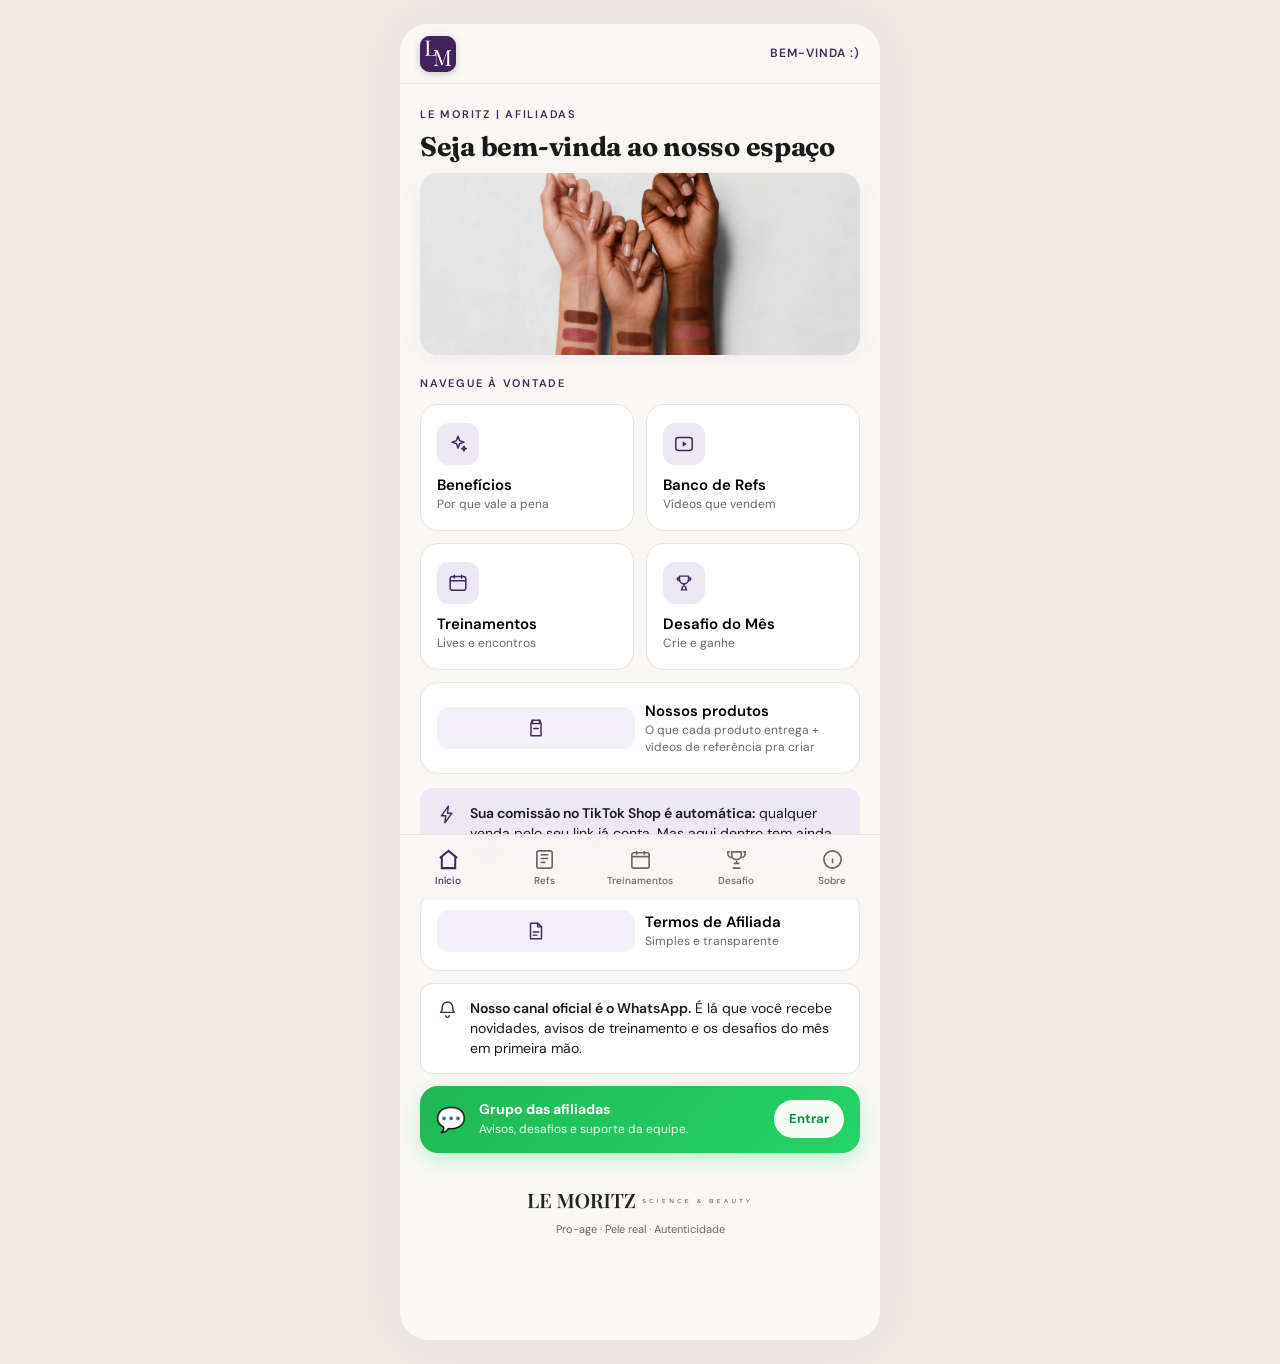
==== commit c6cca924: "Marca o Desafio de Agosto como encerrado na home e na aba Desafio - Remove o banner "Participe do De" ====
--- a/index.html
+++ b/index.html
@@ -27,13 +27,6 @@
        ============================================================ -->
   <section class="view active" id="home" data-view="home">
 
-    <!-- Banner sutil do desafio (leva pra aba Desafio) -->
-    <a class="promo-bar" data-go="desafio" href="#desafio">
-      <span class="promo-ico"><svg viewBox="0 0 24 24" fill="none" stroke="currentColor" stroke-width="1.7" stroke-linecap="round" stroke-linejoin="round"><path d="M7 4.5h10v3.5a5 5 0 0 1-10 0z"/><path d="M7 6.5H4.7a2.3 2.3 0 0 0 2.6 2.8M17 6.5h2.3a2.3 2.3 0 0 1-2.6 2.8"/><path d="M12 13v3M9 19.5h6M9.7 19.5l.5-3.5M14.3 19.5l-.5-3.5"/></svg></span>
-      <span class="promo-txt">Participe do <b>Desafio de Agosto</b></span>
-      <span class="promo-arrow"><svg viewBox="0 0 24 24" fill="none" stroke="currentColor" stroke-width="2" stroke-linecap="round" stroke-linejoin="round"><path d="M9 6l6 6-6 6"/></svg></span>
-    </a>
-
     <p class="eyebrow">Le Moritz | Afiliadas</p>
     <h1 class="page-title">Seja bem-vinda ao nosso espaço</h1>
 
@@ -207,6 +200,7 @@
     <p class="challenge-period">
       <svg viewBox="0 0 24 24" fill="none" stroke="currentColor" stroke-width="1.7" stroke-linecap="round" stroke-linejoin="round"><rect x="3.5" y="5" width="17" height="15" rx="2.5"/><path d="M3.5 9.5h17M8 3.5v3M16 3.5v3"/></svg>
       07 a 21 de agosto de 2026
+      <span style="color:var(--ouro);font-weight:800;letter-spacing:.04em;">· ENCERRADO</span>
     </p>
 
     <a class="challenge-poster" href="assets/desafio-agosto.jpeg" target="_blank" rel="noopener" aria-label="Abrir a arte do desafio em tamanho grande">
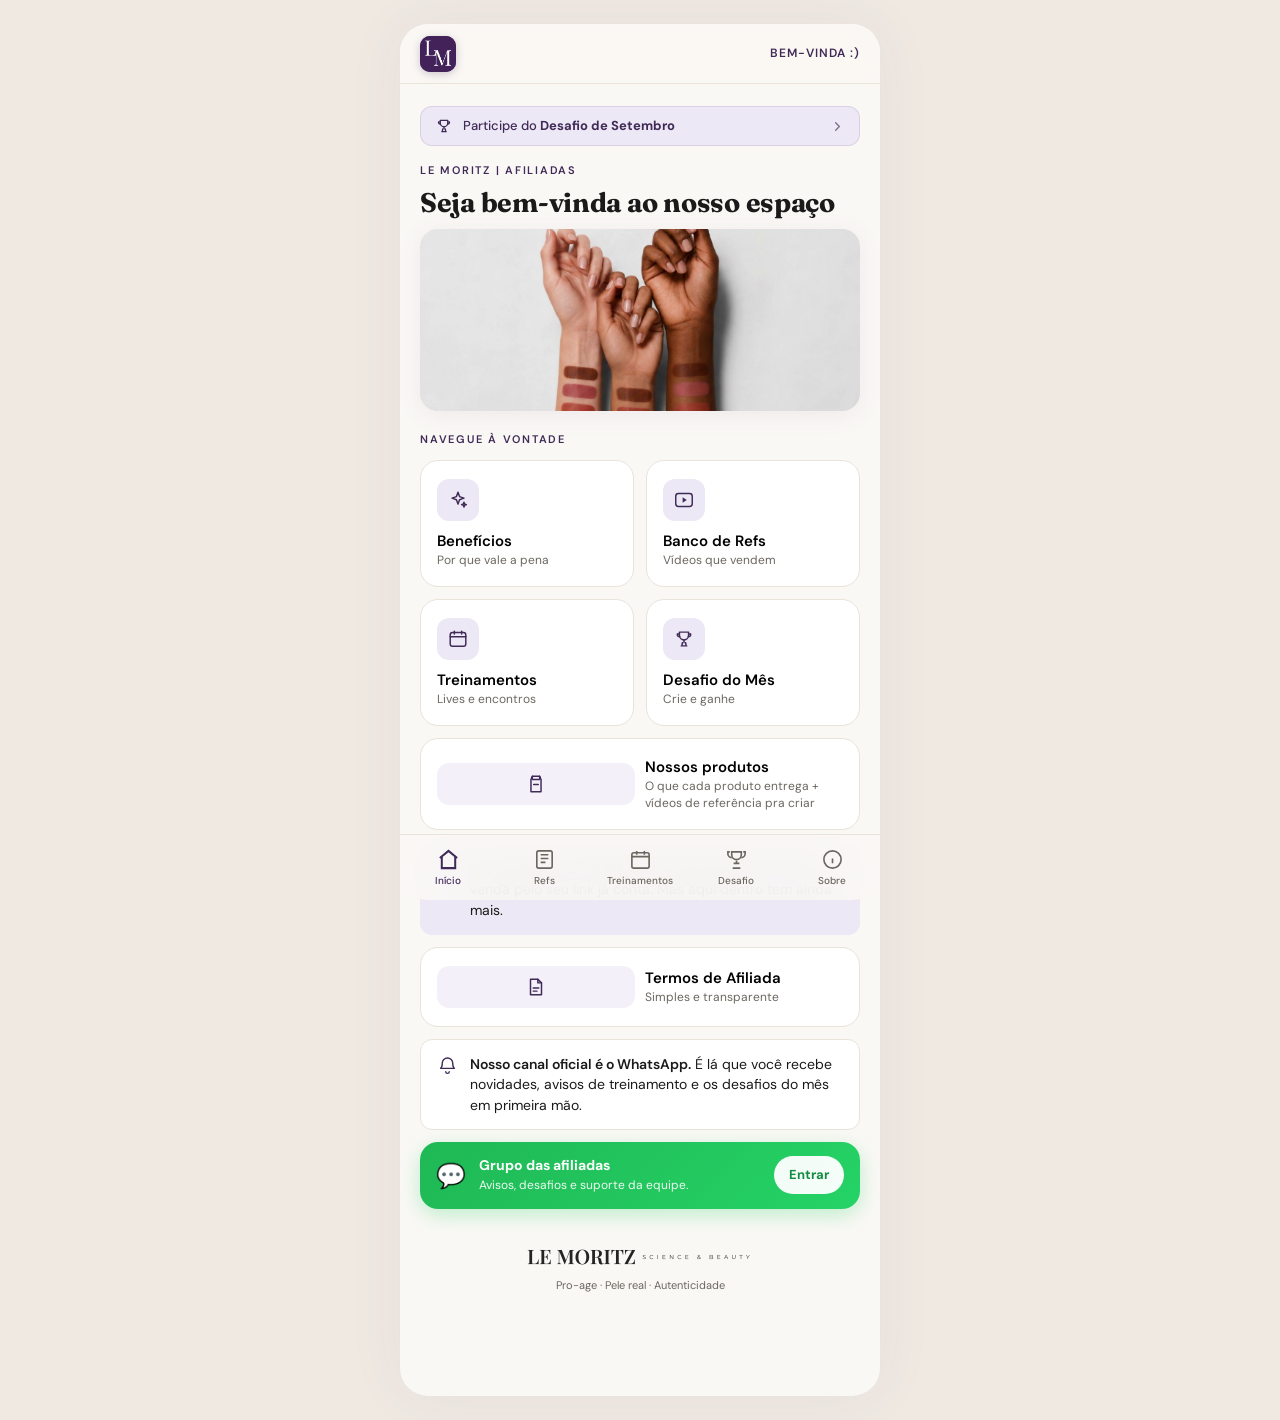
==== commit a441ccaa: "Desafio de Setembro ativo (vídeos + lives), arquiva agosto e adiciona faixa na home Co-Authored-By: " ====
--- a/index.html
+++ b/index.html
@@ -27,6 +27,13 @@
        ============================================================ -->
   <section class="view active" id="home" data-view="home">
 
+    <!-- Banner sutil do desafio (leva pra aba Desafio) -->
+    <a class="promo-bar" data-go="desafio" href="#desafio">
+      <span class="promo-ico"><svg viewBox="0 0 24 24" fill="none" stroke="currentColor" stroke-width="1.7" stroke-linecap="round" stroke-linejoin="round"><path d="M7 4.5h10v3.5a5 5 0 0 1-10 0z"/><path d="M7 6.5H4.7a2.3 2.3 0 0 0 2.6 2.8M17 6.5h2.3a2.3 2.3 0 0 1-2.6 2.8"/><path d="M12 13v3M9 19.5h6M9.7 19.5l.5-3.5M14.3 19.5l-.5-3.5"/></svg></span>
+      <span class="promo-txt">Participe do <b>Desafio de Setembro</b></span>
+      <span class="promo-arrow"><svg viewBox="0 0 24 24" fill="none" stroke="currentColor" stroke-width="2" stroke-linecap="round" stroke-linejoin="round"><path d="M9 6l6 6-6 6"/></svg></span>
+    </a>
+
     <p class="eyebrow">Le Moritz | Afiliadas</p>
     <h1 class="page-title">Seja bem-vinda ao nosso espaço</h1>
 
@@ -194,45 +201,59 @@
   <section class="view" id="desafio" data-view="desafio">
     <button class="back-btn" data-go="home">‹ Início</button>
     <p class="eyebrow">Desafio do Mês</p>
-    <h1 class="page-title" style="margin-bottom:6px">Desafio de Agosto</h1>
-    <p class="page-sub" style="margin-bottom:14px">Cada vídeo garante prêmio, e cada venda te leva pra próxima faixa. Sem ranking, sem competir com ninguém: só você contra a sua própria meta. Esse mês o foco é encontrar um formato de vídeo que venda muito stick, assim como já encontramos com o sérum.</p>
+    <h1 class="page-title" style="margin-bottom:6px">Desafio de Setembro</h1>
+    <p class="page-sub" style="margin-bottom:14px">Esse mês o foco é vender! O ranking é por quantidade de unidades vendidas: as <b>3 afiliadas que mais venderem</b> no período levam um kit completo Le Moritz (R$ 1.694 em produtos cada). Valem as vendas que vierem tanto de <b>vídeos</b> quanto de <b>lives</b>, desde que o conteúdo tenha sido produzido e tenha gerado a venda dentro do período do desafio.</p>
 
     <p class="challenge-period">
       <svg viewBox="0 0 24 24" fill="none" stroke="currentColor" stroke-width="1.7" stroke-linecap="round" stroke-linejoin="round"><rect x="3.5" y="5" width="17" height="15" rx="2.5"/><path d="M3.5 9.5h17M8 3.5v3M16 3.5v3"/></svg>
-      07 a 21 de agosto de 2026
-      <span style="color:var(--ouro);font-weight:800;letter-spacing:.04em;">· ENCERRADO</span>
+      14 a 30 de setembro de 2026
     </p>
 
-    <a class="challenge-poster" href="assets/desafio-agosto.jpeg" target="_blank" rel="noopener" aria-label="Abrir a arte do desafio em tamanho grande">
-      <img src="assets/desafio-agosto.jpeg" alt="Desafio de Agosto Le Moritz, foco nos sticks: prêmio garantido por vídeo (10+ vídeos R$100, 25+ R$300, 45+ R$600, 65+ R$1.000, 100+ R$1.500) e bônus extra por venda (1+ venda R$50, 5+ R$200, 15+ R$500, 40+ R$1.500), de 07 a 21 de agosto de 2026." loading="lazy">
+    <a class="challenge-poster" href="assets/desafio-setembro.jpg" target="_blank" rel="noopener" aria-label="Abrir a arte do desafio em tamanho grande">
+      <img src="assets/desafio-setembro.jpg" alt="Desafio de Setembro Le Moritz, foco em vendas: as 3 afiliadas que mais venderem de 14 a 30 de setembro de 2026 levam um kit completo, no valor de R$ 1.694 em produtos cada." loading="lazy">
     </a>
 
-    <a class="btn-primary" href="resultado-agosto.html" style="display:flex;align-items:center;justify-content:center;gap:8px;margin-top:14px;text-decoration:none;">
-      <svg viewBox="0 0 24 24" fill="none" stroke="currentColor" stroke-width="1.7" stroke-linecap="round" stroke-linejoin="round" style="width:18px;height:18px;flex-shrink:0;"><path d="M7 4.5h10v3.5a5 5 0 0 1-10 0z"/><path d="M7 6.5H4.7a2.3 2.3 0 0 0 2.6 2.8M17 6.5h2.3a2.3 2.3 0 0 1-2.6 2.8"/><path d="M12 13v3M9 19.5h6M9.7 19.5l.5-3.5M14.3 19.5l-.5-3.5"/></svg>
-      Ver resultado parcial do desafio
-    </a>
-
-    <p class="eyebrow" style="margin-top:26px">Regras do desafio</p>
+    <p class="eyebrow" style="margin-top:26px">Como funciona</p>
     <ul class="rules-list">
-      <li>Os vídeos precisam ser de stick (blush ou iluminador) e ter a sacolinha do produto Le Moritz marcada corretamente no TikTok Shop para contar.</li>
-      <li>Mínimo de 30 segundos cada vídeo.</li>
-      <li>Não serão validados vídeos criados por IA realista (que recriem pessoas).</li>
-      <li>É obrigatório que o vídeo tenha movimento, fala ou narração.</li>
-      <li>É obrigatório que o vídeo tenha conteúdo sobre o produto (demonstração, prova social, quebra de objeção, transformação ou trabalhando a dor do público-alvo).</li>
-      <li>É fortemente indicado que a criadora apareça no vídeo: buscamos gerar confiança.</li>
-      <li>Vendas contam apenas se aprovadas e sem estorno.</li>
-      <li>Vale a maior faixa atingida de cada prêmio. Os dois prêmios somam: volume de vídeo + vendas.</li>
-      <li>Os pagamentos dos prêmios serão realizados até o dia 15 de agosto.</li>
-      <li>A Le Moritz pode solicitar insights dos vídeos e comprovantes de venda para validação da premiação.</li>
-      <li>Participação limitada a uma conta por CPF.</li>
+      <li>Ranking pela quantidade de unidades vendidas: vale qualquer produto.</li>
+      <li>Valem as vendas de vídeos e de lives, desde que o conteúdo tenha sido produzido de 14 a 30/09. Conteúdos antigos não entram.</li>
+      <li>A venda precisa estar paga e confirmada até 23h59 do dia 30/09.</li>
+      <li>Vendas canceladas ou devolvidas são descontadas do total.</li>
+      <li>Todas as afiliadas do grupo entram automaticamente, sem inscrição.</li>
+      <li>Apuração pelo painel oficial do TikTok Shop. Autocompra desclassifica.</li>
     </ul>
 
-    <p class="challenge-note">Só participa do desafio quem está no nosso <a data-wpp href="#" target="_blank" rel="noopener">grupo do WhatsApp</a>. É por lá que a gente valida tudo.</p>
+    <p class="challenge-note"><b>Empate?</b> Ganha quem vendeu mais sérum, nosso carro-chefe. Persistindo, quem chegou ao número primeiro.</p>
+
+    <p class="challenge-note">Todas as afiliadas do grupo já estão participando. Fica de olho no nosso <a data-wpp href="#" target="_blank" rel="noopener">grupo do WhatsApp</a>: é por lá que sai o resultado.</p>
 
     <details class="challenge-archive">
       <summary>Desafios anteriores<span class="arrow">⌄</span></summary>
       <div class="challenge-archive-content">
-        <h3>Desafio de Julho</h3>
+        <h3>Desafio de Agosto</h3>
+        <p class="challenge-period">
+          <svg viewBox="0 0 24 24" fill="none" stroke="currentColor" stroke-width="1.7" stroke-linecap="round" stroke-linejoin="round"><rect x="3.5" y="5" width="17" height="15" rx="2.5"/><path d="M3.5 9.5h17M8 3.5v3M16 3.5v3"/></svg>
+          07 a 21 de agosto de 2026
+        </p>
+        <a class="challenge-poster" href="assets/desafio-agosto.jpeg" target="_blank" rel="noopener" aria-label="Abrir a arte do desafio de agosto em tamanho grande">
+          <img src="assets/desafio-agosto.jpeg" alt="Desafio de Agosto Le Moritz, foco nos sticks: prêmio garantido por vídeo (10+ vídeos R$100, 25+ R$300, 45+ R$600, 65+ R$1.000, 100+ R$1.500) e bônus extra por venda (1+ venda R$50, 5+ R$200, 15+ R$500, 40+ R$1.500), de 07 a 21 de agosto de 2026." loading="lazy">
+        </a>
+        <a class="banco-open" href="resultado-agosto.html" style="margin-top:12px">Ver resultado do Desafio de Agosto ↗</a>
+        <p class="eyebrow" style="margin-top:22px">Regras do desafio</p>
+        <ul class="rules-list">
+          <li>Os vídeos precisam ser de stick (blush ou iluminador) e ter a sacolinha do produto Le Moritz marcada corretamente no TikTok Shop para contar.</li>
+          <li>Mínimo de 30 segundos cada vídeo.</li>
+          <li>Não serão validados vídeos criados por IA realista (que recriem pessoas).</li>
+          <li>É obrigatório que o vídeo tenha movimento, fala ou narração.</li>
+          <li>É obrigatório que o vídeo tenha conteúdo sobre o produto (demonstração, prova social, quebra de objeção, transformação ou trabalhando a dor do público-alvo).</li>
+          <li>É fortemente indicado que a criadora apareça no vídeo: buscamos gerar confiança.</li>
+          <li>Vendas contam apenas se aprovadas e sem estorno.</li>
+          <li>Vale a maior faixa atingida de cada prêmio. Os dois prêmios somam: volume de vídeo + vendas.</li>
+          <li>A Le Moritz pode solicitar insights dos vídeos e comprovantes de venda para validação da premiação.</li>
+          <li>Participação limitada a uma conta por CPF.</li>
+        </ul>
+
+        <h3 style="margin-top:28px">Desafio de Julho</h3>
         <p class="challenge-period">
           <svg viewBox="0 0 24 24" fill="none" stroke="currentColor" stroke-width="1.7" stroke-linecap="round" stroke-linejoin="round"><rect x="3.5" y="5" width="17" height="15" rx="2.5"/><path d="M3.5 9.5h17M8 3.5v3M16 3.5v3"/></svg>
           20 a 31 de julho de 2026
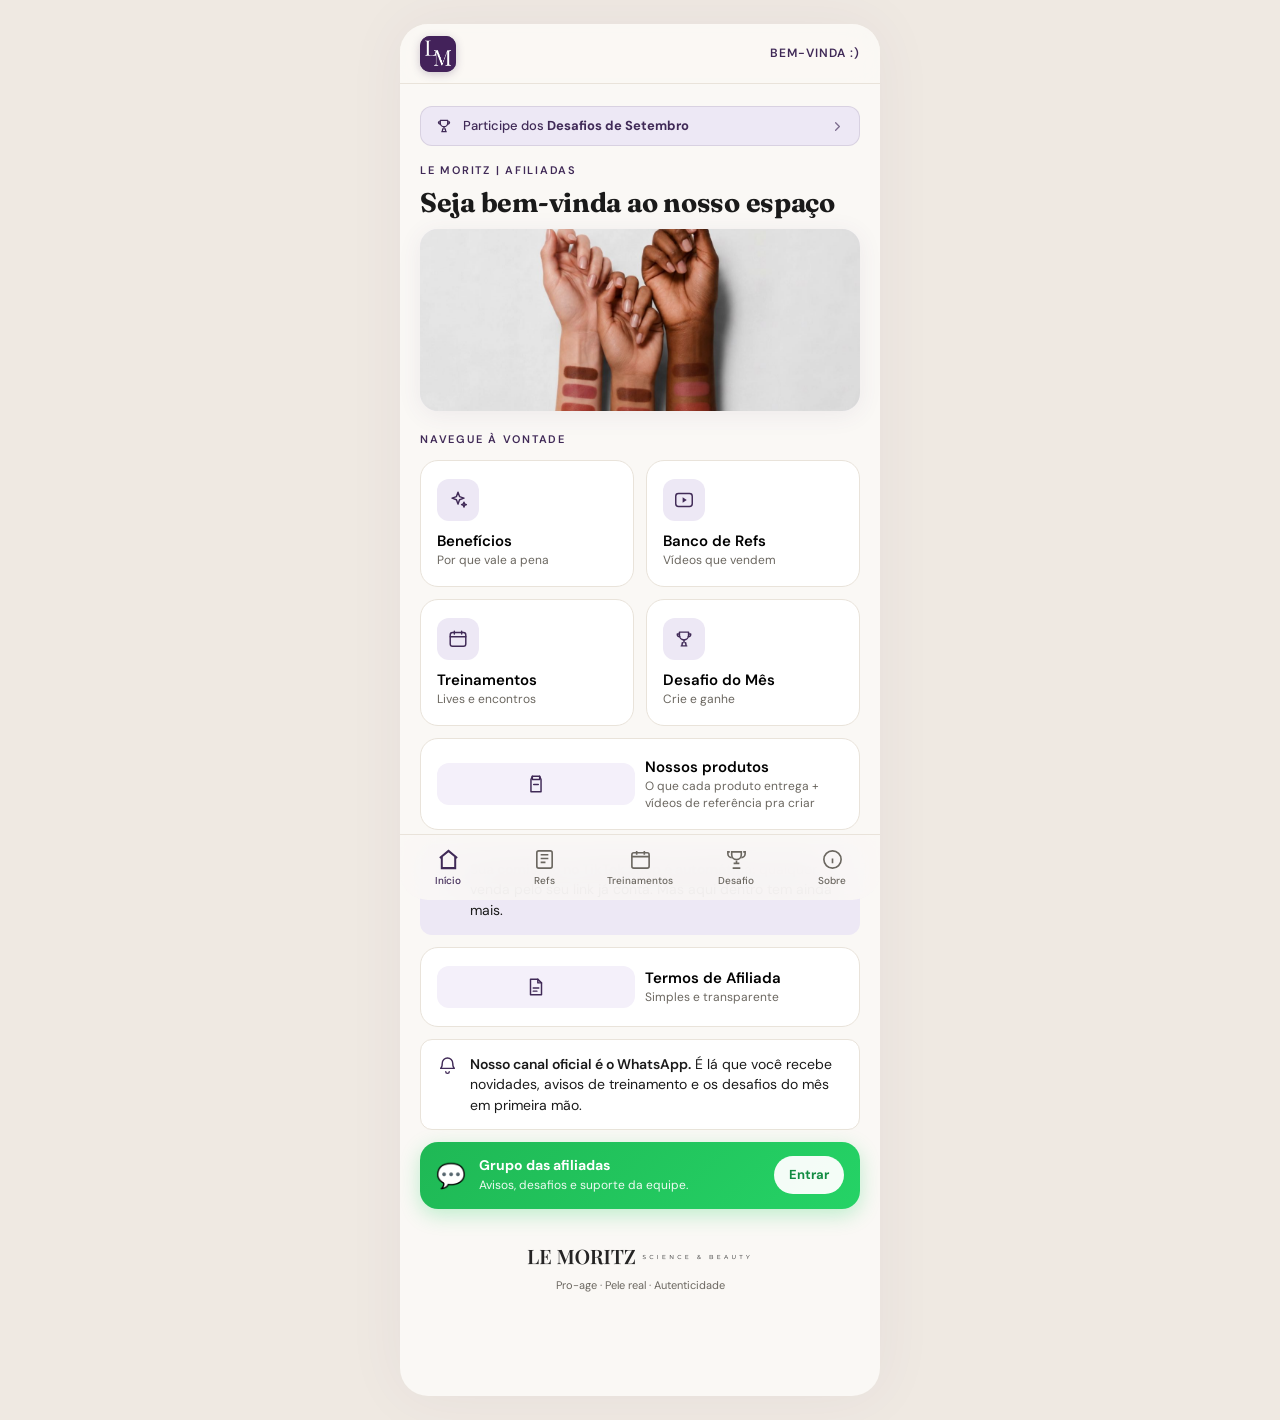
==== commit 71ad946f: "Adiciona 2o desafio de setembro 'A pele de quem eu amo' (ativo, estendido ate 07/10) e selo Ativo Co" ====
--- a/index.html
+++ b/index.html
@@ -30,7 +30,7 @@
     <!-- Banner sutil do desafio (leva pra aba Desafio) -->
     <a class="promo-bar" data-go="desafio" href="#desafio">
       <span class="promo-ico"><svg viewBox="0 0 24 24" fill="none" stroke="currentColor" stroke-width="1.7" stroke-linecap="round" stroke-linejoin="round"><path d="M7 4.5h10v3.5a5 5 0 0 1-10 0z"/><path d="M7 6.5H4.7a2.3 2.3 0 0 0 2.6 2.8M17 6.5h2.3a2.3 2.3 0 0 1-2.6 2.8"/><path d="M12 13v3M9 19.5h6M9.7 19.5l.5-3.5M14.3 19.5l-.5-3.5"/></svg></span>
-      <span class="promo-txt">Participe do <b>Desafio de Setembro</b></span>
+      <span class="promo-txt">Participe dos <b>Desafios de Setembro</b></span>
       <span class="promo-arrow"><svg viewBox="0 0 24 24" fill="none" stroke="currentColor" stroke-width="2" stroke-linecap="round" stroke-linejoin="round"><path d="M9 6l6 6-6 6"/></svg></span>
     </a>
 
@@ -201,15 +201,69 @@
   <section class="view" id="desafio" data-view="desafio">
     <button class="back-btn" data-go="home">‹ Início</button>
     <p class="eyebrow">Desafio do Mês</p>
-    <h1 class="page-title" style="margin-bottom:6px">Desafio de Setembro</h1>
-    <p class="page-sub" style="margin-bottom:14px">Esse mês o foco é vender! O ranking é por quantidade de unidades vendidas: as <b>3 afiliadas que mais venderem</b> no período levam um kit completo Le Moritz (R$ 1.694 em produtos cada). Valem as vendas que vierem tanto de <b>vídeos</b> quanto de <b>lives</b>, desde que o conteúdo tenha sido produzido e tenha gerado a venda dentro do período do desafio.</p>
+    <h1 class="page-title" style="margin-bottom:6px">Desafios de Setembro</h1>
+    <p class="page-sub" style="margin-bottom:24px">Dois desafios rolando ao mesmo tempo esse mês. Você pode participar dos dois!</p>
+
+    <!-- ===== ATIVO 1: A pele de quem eu amo (estendido) ===== -->
+    <p class="challenge-status">Ativo</p>
+    <h2 class="page-title" style="font-size:26px;margin-bottom:6px">A pele de quem eu amo</h2>
+    <p class="page-sub" style="margin-bottom:14px">Mostre o efeito do nosso <b>Sérum Lifting</b> em quem você ama e venda COM esses vídeos. O ranking soma as vendas geradas pelos seus vídeos com a hashtag.</p>
+
+    <p class="challenge-period">
+      <svg viewBox="0 0 24 24" fill="none" stroke="currentColor" stroke-width="1.7" stroke-linecap="round" stroke-linejoin="round"><rect x="3.5" y="5" width="17" height="15" rx="2.5"/><path d="M3.5 9.5h17M8 3.5v3M16 3.5v3"/></svg>
+      18 a 30 de setembro
+      <span style="color:var(--ouro);font-weight:800;letter-spacing:.04em;">· estendido até 07/10</span>
+    </p>
+
+    <a class="challenge-poster" href="assets/desafio-pele.jpg" target="_blank" rel="noopener" aria-label="Abrir a arte do desafio A pele de quem eu amo em tamanho grande">
+      <img src="assets/desafio-pele.jpg" alt="Desafio A pele de quem eu amo, Le Moritz: ranking de vendas por vídeos com a hashtag #APeleDeQuemEuAmo, de 18 a 30 de setembro de 2026 (estendido até 07/10). Prêmios: 1º R$3.000, 2º R$2.000, 3º R$1.500, 4º R$1.000, 5º R$800." loading="lazy">
+    </a>
+
+    <p class="eyebrow" style="margin-top:26px">Como participar</p>
+    <p class="page-sub" style="margin-bottom:10px">Grave vídeos aplicando o Sérum Lifting em alguém mais velho (mãe, avó, sogra, tia, amiga 40+):</p>
+    <ul class="rules-list">
+      <li>Aplique só em um lado do rosto (antes e depois no mesmo vídeo).</li>
+      <li>Reação genuína, sem efeito e com boa luz.</li>
+      <li>Feche com um convite pra compra (seu link).</li>
+    </ul>
+
+    <p class="eyebrow" style="margin-top:22px">Como conta</p>
+    <p class="page-sub" style="margin-bottom:0">O ranking soma as vendas geradas pelos vídeos com a hashtag. Não é vender por fora: é vender COM os vídeos.</p>
+
+    <p class="eyebrow" style="margin-top:22px">Dica de ouro</p>
+    <p class="page-sub" style="margin-bottom:0">Grave com pessoas com bastante linhas de expressão: o efeito fica mais visível e vende mais.</p>
+
+    <p class="eyebrow" style="margin-top:22px">Regras</p>
+    <ul class="rules-list">
+      <li>Só vídeos de 18 a 30/09.</li>
+      <li>Sempre com <b>#APeleDeQuemEuAmo</b> (sem ela não vale).</li>
+      <li>Aplicar em outra pessoa, não em você.</li>
+      <li>Marque <b>@lemoritz</b> e use seu link.</li>
+      <li>Mínimo de 4 vídeos pra concorrer.</li>
+      <li>Empate no ranking: quem tiver mais vendas.</li>
+    </ul>
+
+    <p class="eyebrow" style="margin-top:22px">Prêmios de conteúdo <span style="text-transform:none;letter-spacing:0;font-weight:500;color:var(--cinza-txt)">(todas concorrem)</span></p>
+    <ul class="rules-list">
+      <li>Melhor Transformação: R$ 500.</li>
+      <li>Vídeo Viral (+50 mil views): R$ 500.</li>
+    </ul>
+
+    <p class="challenge-note">Participe pelo nosso <a data-wpp href="#" target="_blank" rel="noopener">grupo do WhatsApp</a>: é por lá que a gente valida os vídeos e divulga o resultado.</p>
+
+    <hr class="section-divider" style="margin:34px 0">
+
+    <!-- ===== ATIVO 2: Foco em vendas ===== -->
+    <p class="challenge-status">Ativo</p>
+    <h2 class="page-title" style="font-size:26px;margin-bottom:6px">Foco em vendas</h2>
+    <p class="page-sub" style="margin-bottom:14px">O ranking é por quantidade de unidades vendidas: as <b>3 afiliadas que mais venderem</b> no período levam um kit completo Le Moritz (R$ 1.694 em produtos cada). Valem as vendas que vierem tanto de <b>vídeos</b> quanto de <b>lives</b>, desde que o conteúdo tenha sido produzido e tenha gerado a venda dentro do período do desafio.</p>
 
     <p class="challenge-period">
       <svg viewBox="0 0 24 24" fill="none" stroke="currentColor" stroke-width="1.7" stroke-linecap="round" stroke-linejoin="round"><rect x="3.5" y="5" width="17" height="15" rx="2.5"/><path d="M3.5 9.5h17M8 3.5v3M16 3.5v3"/></svg>
       14 a 30 de setembro de 2026
     </p>
 
-    <a class="challenge-poster" href="assets/desafio-setembro.jpg" target="_blank" rel="noopener" aria-label="Abrir a arte do desafio em tamanho grande">
+    <a class="challenge-poster" href="assets/desafio-setembro.jpg" target="_blank" rel="noopener" aria-label="Abrir a arte do desafio Foco em vendas em tamanho grande">
       <img src="assets/desafio-setembro.jpg" alt="Desafio de Setembro Le Moritz, foco em vendas: as 3 afiliadas que mais venderem de 14 a 30 de setembro de 2026 levam um kit completo, no valor de R$ 1.694 em produtos cada." loading="lazy">
     </a>
 
--- a/styles.css
+++ b/styles.css
@@ -625,6 +625,17 @@
 }
 .challenge-note a { color: var(--roxo); font-weight: 600; border-bottom: 1px solid var(--roxo); }
 
+/* Selo "Ativo" dos desafios em andamento */
+.challenge-status {
+  display: inline-flex; align-items: center; gap: 7px;
+  font-size: 11px; font-weight: 800; letter-spacing: .14em; text-transform: uppercase;
+  color: #1f9d57; margin-bottom: 9px;
+}
+.challenge-status::before {
+  content: ""; width: 8px; height: 8px; border-radius: 50%;
+  background: #22c55e; box-shadow: 0 0 0 3px rgba(34, 197, 94, .16);
+}
+
 /* ---------- Desafio | desafios anteriores ---------- */
 .challenge-archive { margin-top: 32px; border-top: 1px solid var(--borda); padding-top: 18px; }
 .challenge-archive summary {
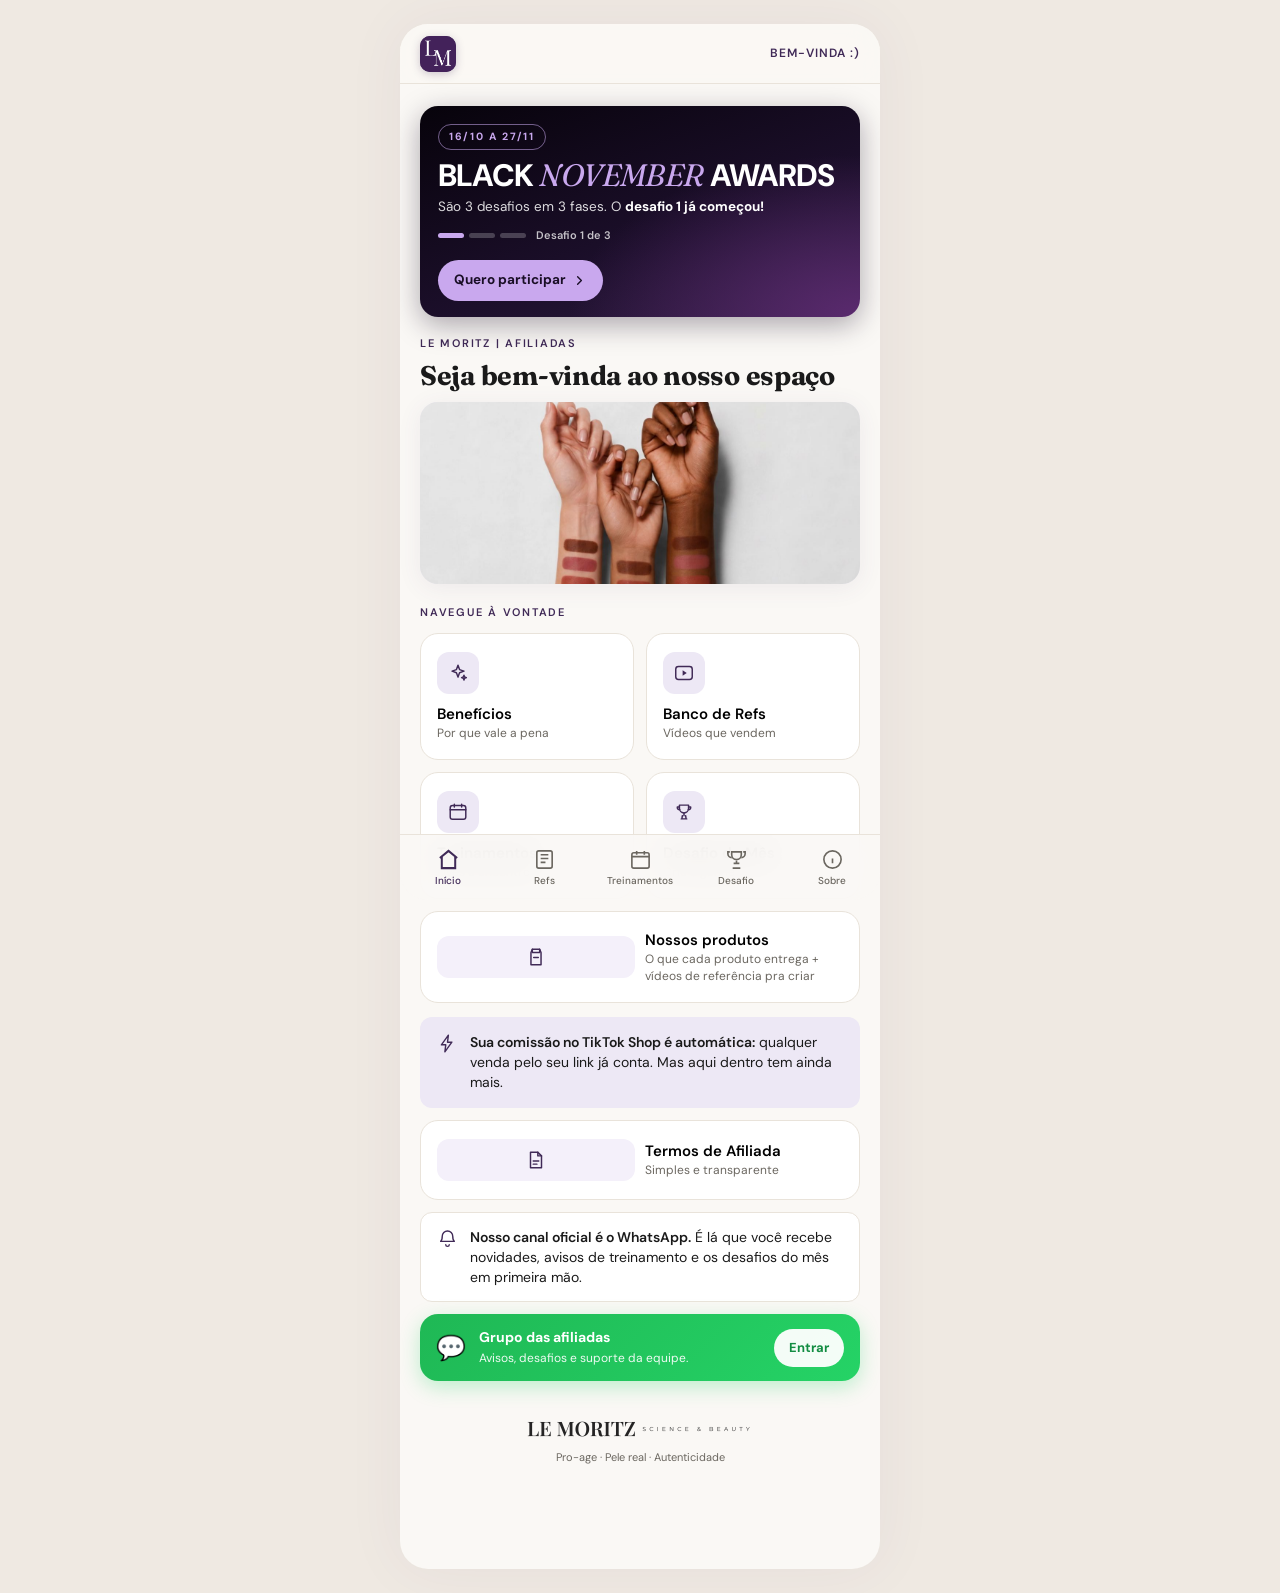
==== commit 66570967: "Adiciona Black November Awards: Desafio 1 (Esquenta Black) e banner na Home Aba Desafio ganha as 3 f" ====
--- a/index.html
+++ b/index.html
@@ -8,7 +8,7 @@
 <meta name="description" content="Portal das criadoras Le Moritz: banco de referências, treinamentos, desafios e benefícios.">
 <link rel="preconnect" href="https://fonts.googleapis.com">
 <link rel="preconnect" href="https://fonts.gstatic.com" crossorigin>
-<link href="https://fonts.googleapis.com/css2?family=Fraunces:ital,opsz,wght@0,9..144,400;0,9..144,500;0,9..144,600;1,9..144,400;1,9..144,500&family=DM+Sans:opsz,wght@9..40,400;9..40,500;9..40,600;9..40,700&display=swap" rel="stylesheet">
+<link href="https://fonts.googleapis.com/css2?family=Fraunces:ital,opsz,wght@0,9..144,400;0,9..144,500;0,9..144,600;1,9..144,400;1,9..144,500&family=DM+Sans:opsz,wght@9..40,400;9..40,500;9..40,600;9..40,700;9..40,800&display=swap" rel="stylesheet">
 <link rel="stylesheet" href="styles.css">
 </head>
 <body>
@@ -27,11 +27,13 @@
        ============================================================ -->
   <section class="view active" id="home" data-view="home">
 
-    <!-- Banner sutil do desafio (leva pra aba Desafio) -->
-    <a class="promo-bar" data-go="desafio" href="#desafio">
-      <span class="promo-ico"><svg viewBox="0 0 24 24" fill="none" stroke="currentColor" stroke-width="1.7" stroke-linecap="round" stroke-linejoin="round"><path d="M7 4.5h10v3.5a5 5 0 0 1-10 0z"/><path d="M7 6.5H4.7a2.3 2.3 0 0 0 2.6 2.8M17 6.5h2.3a2.3 2.3 0 0 1-2.6 2.8"/><path d="M12 13v3M9 19.5h6M9.7 19.5l.5-3.5M14.3 19.5l-.5-3.5"/></svg></span>
-      <span class="promo-txt">Participe dos <b>Desafios de Setembro</b></span>
-      <span class="promo-arrow"><svg viewBox="0 0 24 24" fill="none" stroke="currentColor" stroke-width="2" stroke-linecap="round" stroke-linejoin="round"><path d="M9 6l6 6-6 6"/></svg></span>
+    <!-- Banner da Black November Awards (leva pra aba Desafio) -->
+    <a class="black-banner" data-go="desafio" href="#desafio" aria-label="Black November Awards: de 16/10 a 27/11. O desafio 1 de 3 já começou. Toque pra participar.">
+      <span class="bb-dates">16/10 a 27/11</span>
+      <span class="bb-title"><b>Black</b> <em>November</em> <b>Awards</b></span>
+      <span class="bb-sub">São 3 desafios em 3 fases. O <b>desafio 1 já começou!</b></span>
+      <span class="bb-steps"><i class="on"></i><i></i><i></i><small>Desafio 1 de 3</small></span>
+      <span class="bb-cta">Quero participar <svg viewBox="0 0 24 24" fill="none" stroke="currentColor" stroke-width="2.2" stroke-linecap="round" stroke-linejoin="round"><path d="M9 6l6 6-6 6"/></svg></span>
     </a>
 
     <p class="eyebrow">Le Moritz | Afiliadas</p>
@@ -201,90 +203,134 @@
   <section class="view" id="desafio" data-view="desafio">
     <button class="back-btn" data-go="home">‹ Início</button>
     <p class="eyebrow">Desafio do Mês</p>
-    <h1 class="page-title" style="margin-bottom:6px">Desafios de Setembro</h1>
-    <p class="page-sub" style="margin-bottom:24px">Dois desafios rolando ao mesmo tempo esse mês. Você pode participar dos dois!</p>
-
-    <!-- ===== ATIVO 1: A pele de quem eu amo (estendido) ===== -->
+    <h1 class="page-title" style="margin-bottom:6px">Black November Awards</h1>
+    <p class="page-sub" style="margin-bottom:18px">A Black começou! São 3 desafios em 3 fases pra você ganhar. E o <b>desafio 1 já está liberado</b>.</p>
+
+    <div class="black-phases">
+      <div class="black-phase active"><small>Fase 1</small><b>Esquenta Black</b><span>16/10 a 31/10</span><i>Liberada</i></div>
+      <div class="black-phase"><small>Fase 2</small><b>Mês Black</b><span>01/11 a 19/11</span><i>Em breve</i></div>
+      <div class="black-phase"><small>Fase 3</small><b>Semana Black</b><span>20/11 a 27/11</span><i>Em breve</i></div>
+    </div>
+
+    <!-- ===== ATIVO: Desafio 1, Esquenta Black ===== -->
     <p class="challenge-status">Ativo</p>
-    <h2 class="page-title" style="font-size:26px;margin-bottom:6px">A pele de quem eu amo</h2>
-    <p class="page-sub" style="margin-bottom:14px">Mostre o efeito do nosso <b>Sérum Lifting</b> em quem você ama e venda COM esses vídeos. O ranking soma as vendas geradas pelos seus vídeos com a hashtag.</p>
+    <h2 class="page-title" style="font-size:26px;margin-bottom:6px">Desafio 1: foco em volume</h2>
+    <p class="page-sub" style="margin-bottom:14px">Esquenta Black. Os produtos do desafio são o <b>Sérum Lifting Instantâneo</b> e o <b>Stick Hidratante Reparador para Pés</b>. Bata as duas metas de vídeos pra subir de faixa e ainda ganhe <b>R$ 10 de bônus por cada stick pés vendido</b> no período.</p>
 
     <p class="challenge-period">
       <svg viewBox="0 0 24 24" fill="none" stroke="currentColor" stroke-width="1.7" stroke-linecap="round" stroke-linejoin="round"><rect x="3.5" y="5" width="17" height="15" rx="2.5"/><path d="M3.5 9.5h17M8 3.5v3M16 3.5v3"/></svg>
-      18 a 30 de setembro
-      <span style="color:var(--ouro);font-weight:800;letter-spacing:.04em;">· estendido até 07/10</span>
+      16 a 31 de outubro de 2026
     </p>
 
-    <a class="challenge-poster" href="assets/desafio-pele.jpg" target="_blank" rel="noopener" aria-label="Abrir a arte do desafio A pele de quem eu amo em tamanho grande">
-      <img src="assets/desafio-pele.jpg" alt="Desafio A pele de quem eu amo, Le Moritz: ranking de vendas por vídeos com a hashtag #APeleDeQuemEuAmo, de 18 a 30 de setembro de 2026 (estendido até 07/10). Prêmios: 1º R$3.000, 2º R$2.000, 3º R$1.500, 4º R$1.000, 5º R$800." loading="lazy">
+    <a class="challenge-poster" href="assets/desafio-esquenta-black.webp" target="_blank" rel="noopener" aria-label="Abrir a arte do Desafio 1 da Black November Awards em tamanho grande">
+      <img src="assets/desafio-esquenta-black.webp" alt="Black November Awards, Desafio 1 foco em volume (Sérum Lifting Instantâneo e Stick pés), de 16/10 a 31/10: 10 vídeos do stick pés + 5 do sérum R$100, 20 + 10 R$250, 30 + 15 R$400, 40 + 20 R$600, mais R$10 de bônus para cada stick pés vendido no período." loading="lazy">
     </a>
 
-    <p class="eyebrow" style="margin-top:26px">Como participar</p>
-    <p class="page-sub" style="margin-bottom:10px">Grave vídeos aplicando o Sérum Lifting em alguém mais velho (mãe, avó, sogra, tia, amiga 40+):</p>
+    <p class="eyebrow" style="margin-top:26px">Regras: vídeos</p>
     <ul class="rules-list">
-      <li>Aplique só em um lado do rosto (antes e depois no mesmo vídeo).</li>
-      <li>Reação genuína, sem efeito e com boa luz.</li>
-      <li>Feche com um convite pra compra (seu link).</li>
+      <li>Para subir de faixa, bata as duas metas: stick pés e sérum.</li>
+      <li>Marque só 1 produto na sacolinha por vídeo. Ele define a meta em que o vídeo conta e precisa combinar com o conteúdo.</li>
+      <li>Apareça aplicando: stick nos pés, sérum no rosto (em você ou em outra pessoa). Só segurar ou mostrar o produto não vale.</li>
+      <li>Não valem vídeos repostados ou duplicados, nem feitos com IA que recria pessoas. Queremos vídeos reais.</li>
+      <li>Mantenha os vídeos no ar até o pagamento. Vídeo apagado não conta.</li>
     </ul>
 
-    <p class="eyebrow" style="margin-top:22px">Como conta</p>
-    <p class="page-sub" style="margin-bottom:0">O ranking soma as vendas geradas pelos vídeos com a hashtag. Não é vender por fora: é vender COM os vídeos.</p>
-
-    <p class="eyebrow" style="margin-top:22px">Dica de ouro</p>
-    <p class="page-sub" style="margin-bottom:0">Grave com pessoas com bastante linhas de expressão: o efeito fica mais visível e vende mais.</p>
-
-    <p class="eyebrow" style="margin-top:22px">Regras</p>
+    <p class="eyebrow" style="margin-top:22px">Regras: vendas (bônus stick pés)</p>
     <ul class="rules-list">
-      <li>Só vídeos de 18 a 30/09.</li>
-      <li>Sempre com <b>#APeleDeQuemEuAmo</b> (sem ela não vale).</li>
-      <li>Aplicar em outra pessoa, não em você.</li>
-      <li>Marque <b>@lemoritz</b> e use seu link.</li>
-      <li>Mínimo de 4 vídeos pra concorrer.</li>
-      <li>Empate no ranking: quem tiver mais vendas.</li>
+      <li>Só contam vendas aprovadas, sem cancelamento ou reembolso.</li>
+      <li>Só valem vendas de vídeos postados de 16/10 a 31/10.</li>
     </ul>
 
-    <p class="eyebrow" style="margin-top:22px">Prêmios de conteúdo <span style="text-transform:none;letter-spacing:0;font-weight:500;color:var(--cinza-txt)">(todas concorrem)</span></p>
+    <p class="eyebrow" style="margin-top:22px">Premiações</p>
     <ul class="rules-list">
-      <li>Melhor Transformação: R$ 500.</li>
-      <li>Vídeo Viral (+50 mil views): R$ 500.</li>
+      <li>As faixas não acumulam: vale a maior atingida.</li>
+      <li>O bônus do stick pés soma por fora. A Le Moritz pode pedir prints de insights e de vendas para validar.</li>
+      <li>Pagamento via Pix em 10/11.</li>
     </ul>
 
-    <p class="challenge-note">Participe pelo nosso <a data-wpp href="#" target="_blank" rel="noopener">grupo do WhatsApp</a>: é por lá que a gente valida os vídeos e divulga o resultado.</p>
-
-    <hr class="section-divider" style="margin:34px 0">
-
-    <!-- ===== ATIVO 2: Foco em vendas ===== -->
-    <p class="challenge-status">Ativo</p>
-    <h2 class="page-title" style="font-size:26px;margin-bottom:6px">Foco em vendas</h2>
-    <p class="page-sub" style="margin-bottom:14px">O ranking é por quantidade de unidades vendidas: as <b>3 afiliadas que mais venderem</b> no período levam um kit completo Le Moritz (R$ 1.694 em produtos cada). Valem as vendas que vierem tanto de <b>vídeos</b> quanto de <b>lives</b>, desde que o conteúdo tenha sido produzido e tenha gerado a venda dentro do período do desafio.</p>
-
-    <p class="challenge-period">
-      <svg viewBox="0 0 24 24" fill="none" stroke="currentColor" stroke-width="1.7" stroke-linecap="round" stroke-linejoin="round"><rect x="3.5" y="5" width="17" height="15" rx="2.5"/><path d="M3.5 9.5h17M8 3.5v3M16 3.5v3"/></svg>
-      14 a 30 de setembro de 2026
-    </p>
-
-    <a class="challenge-poster" href="assets/desafio-setembro.jpg" target="_blank" rel="noopener" aria-label="Abrir a arte do desafio Foco em vendas em tamanho grande">
-      <img src="assets/desafio-setembro.jpg" alt="Desafio de Setembro Le Moritz, foco em vendas: as 3 afiliadas que mais venderem de 14 a 30 de setembro de 2026 levam um kit completo, no valor de R$ 1.694 em produtos cada." loading="lazy">
-    </a>
-
-    <p class="eyebrow" style="margin-top:26px">Como funciona</p>
-    <ul class="rules-list">
-      <li>Ranking pela quantidade de unidades vendidas: vale qualquer produto.</li>
-      <li>Valem as vendas de vídeos e de lives, desde que o conteúdo tenha sido produzido de 14 a 30/09. Conteúdos antigos não entram.</li>
-      <li>A venda precisa estar paga e confirmada até 23h59 do dia 30/09.</li>
-      <li>Vendas canceladas ou devolvidas são descontadas do total.</li>
-      <li>Todas as afiliadas do grupo entram automaticamente, sem inscrição.</li>
-      <li>Apuração pelo painel oficial do TikTok Shop. Autocompra desclassifica.</li>
-    </ul>
-
-    <p class="challenge-note"><b>Empate?</b> Ganha quem vendeu mais sérum, nosso carro-chefe. Persistindo, quem chegou ao número primeiro.</p>
-
-    <p class="challenge-note">Todas as afiliadas do grupo já estão participando. Fica de olho no nosso <a data-wpp href="#" target="_blank" rel="noopener">grupo do WhatsApp</a>: é por lá que sai o resultado.</p>
+    <p class="challenge-note"><b>Um único vídeo com estratégia, resultado e experiência real pode render 10x mais comissão que o prêmio. Capriche!</b></p>
+
+    <p class="challenge-note">Só participa do desafio quem está no nosso <a data-wpp href="#" target="_blank" rel="noopener">grupo do WhatsApp</a>. É por lá que a gente valida tudo.</p>
 
     <details class="challenge-archive">
       <summary>Desafios anteriores<span class="arrow">⌄</span></summary>
       <div class="challenge-archive-content">
-        <h3>Desafio de Agosto</h3>
+        <h3>Desafios de Setembro</h3>
+        <p class="page-sub" style="margin-bottom:16px">Os dois desafios de setembro já foram encerrados.</p>
+
+        <p class="challenge-status ended">Encerrado</p>
+        <h3 style="font-size:17px;margin-bottom:8px">A pele de quem eu amo</h3>
+        <p class="page-sub" style="margin-bottom:14px">Mostre o efeito do nosso <b>Sérum Lifting</b> em quem você ama e venda COM esses vídeos. O ranking soma as vendas geradas pelos seus vídeos com a hashtag.</p>
+
+        <p class="challenge-period">
+          <svg viewBox="0 0 24 24" fill="none" stroke="currentColor" stroke-width="1.7" stroke-linecap="round" stroke-linejoin="round"><rect x="3.5" y="5" width="17" height="15" rx="2.5"/><path d="M3.5 9.5h17M8 3.5v3M16 3.5v3"/></svg>
+          18 a 30 de setembro
+          <span style="color:var(--ouro);font-weight:800;letter-spacing:.04em;">· estendido até 07/10</span>
+        </p>
+
+        <a class="challenge-poster" href="assets/desafio-pele.jpg" target="_blank" rel="noopener" aria-label="Abrir a arte do desafio A pele de quem eu amo em tamanho grande">
+          <img src="assets/desafio-pele.jpg" alt="Desafio A pele de quem eu amo, Le Moritz: ranking de vendas por vídeos com a hashtag #APeleDeQuemEuAmo, de 18 a 30 de setembro de 2026 (estendido até 07/10). Prêmios: 1º R$3.000, 2º R$2.000, 3º R$1.500, 4º R$1.000, 5º R$800." loading="lazy">
+        </a>
+
+        <p class="eyebrow" style="margin-top:26px">Como participar</p>
+        <p class="page-sub" style="margin-bottom:10px">Grave vídeos aplicando o Sérum Lifting em alguém mais velho (mãe, avó, sogra, tia, amiga 40+):</p>
+        <ul class="rules-list">
+          <li>Aplique só em um lado do rosto (antes e depois no mesmo vídeo).</li>
+          <li>Reação genuína, sem efeito e com boa luz.</li>
+          <li>Feche com um convite pra compra (seu link).</li>
+        </ul>
+
+        <p class="eyebrow" style="margin-top:22px">Como conta</p>
+        <p class="page-sub" style="margin-bottom:0">O ranking soma as vendas geradas pelos vídeos com a hashtag. Não é vender por fora: é vender COM os vídeos.</p>
+
+        <p class="eyebrow" style="margin-top:22px">Dica de ouro</p>
+        <p class="page-sub" style="margin-bottom:0">Grave com pessoas com bastante linhas de expressão: o efeito fica mais visível e vende mais.</p>
+
+        <p class="eyebrow" style="margin-top:22px">Regras</p>
+        <ul class="rules-list">
+          <li>Só vídeos de 18 a 30/09.</li>
+          <li>Sempre com <b>#APeleDeQuemEuAmo</b> (sem ela não vale).</li>
+          <li>Aplicar em outra pessoa, não em você.</li>
+          <li>Marque <b>@lemoritz</b> e use seu link.</li>
+          <li>Mínimo de 4 vídeos pra concorrer.</li>
+          <li>Empate no ranking: quem tiver mais vendas.</li>
+        </ul>
+
+        <p class="eyebrow" style="margin-top:22px">Prêmios de conteúdo <span style="text-transform:none;letter-spacing:0;font-weight:500;color:var(--cinza-txt)">(todas concorrem)</span></p>
+        <ul class="rules-list">
+          <li>Melhor Transformação: R$ 500.</li>
+          <li>Vídeo Viral (+50 mil views): R$ 500.</li>
+        </ul>
+
+
+        <hr class="section-divider" style="margin:26px 0">
+
+        <p class="challenge-status ended">Encerrado</p>
+        <h3 style="font-size:17px;margin-bottom:8px">Foco em vendas</h3>
+        <p class="page-sub" style="margin-bottom:14px">O ranking é por quantidade de unidades vendidas: as <b>3 afiliadas que mais venderem</b> no período levam um kit completo Le Moritz (R$ 1.694 em produtos cada). Valem as vendas que vierem tanto de <b>vídeos</b> quanto de <b>lives</b>, desde que o conteúdo tenha sido produzido e tenha gerado a venda dentro do período do desafio.</p>
+
+        <p class="challenge-period">
+          <svg viewBox="0 0 24 24" fill="none" stroke="currentColor" stroke-width="1.7" stroke-linecap="round" stroke-linejoin="round"><rect x="3.5" y="5" width="17" height="15" rx="2.5"/><path d="M3.5 9.5h17M8 3.5v3M16 3.5v3"/></svg>
+          14 a 30 de setembro de 2026
+        </p>
+
+        <a class="challenge-poster" href="assets/desafio-setembro.jpg" target="_blank" rel="noopener" aria-label="Abrir a arte do desafio Foco em vendas em tamanho grande">
+          <img src="assets/desafio-setembro.jpg" alt="Desafio de Setembro Le Moritz, foco em vendas: as 3 afiliadas que mais venderem de 14 a 30 de setembro de 2026 levam um kit completo, no valor de R$ 1.694 em produtos cada." loading="lazy">
+        </a>
+
+        <p class="eyebrow" style="margin-top:26px">Como funciona</p>
+        <ul class="rules-list">
+          <li>Ranking pela quantidade de unidades vendidas: vale qualquer produto.</li>
+          <li>Valem as vendas de vídeos e de lives, desde que o conteúdo tenha sido produzido de 14 a 30/09. Conteúdos antigos não entram.</li>
+          <li>A venda precisa estar paga e confirmada até 23h59 do dia 30/09.</li>
+          <li>Vendas canceladas ou devolvidas são descontadas do total.</li>
+          <li>Todas as afiliadas do grupo entram automaticamente, sem inscrição.</li>
+          <li>Apuração pelo painel oficial do TikTok Shop. Autocompra desclassifica.</li>
+        </ul>
+
+        <p class="challenge-note"><b>Empate?</b> Ganha quem vendeu mais sérum, nosso carro-chefe. Persistindo, quem chegou ao número primeiro.</p>
+
+        <h3 style="margin-top:28px">Desafio de Agosto</h3>
         <p class="challenge-period">
           <svg viewBox="0 0 24 24" fill="none" stroke="currentColor" stroke-width="1.7" stroke-linecap="round" stroke-linejoin="round"><rect x="3.5" y="5" width="17" height="15" rx="2.5"/><path d="M3.5 9.5h17M8 3.5v3M16 3.5v3"/></svg>
           07 a 21 de agosto de 2026
--- a/styles.css
+++ b/styles.css
@@ -636,6 +636,57 @@
   background: #22c55e; box-shadow: 0 0 0 3px rgba(34, 197, 94, .16);
 }
 
+.challenge-status.ended { color: var(--cinza-txt); }
+.challenge-status.ended::before { background: #b9b3aa; box-shadow: 0 0 0 3px rgba(185, 179, 170, .22); }
+
+/* ---------- Black November Awards | fases (aba Desafio) ---------- */
+.black-phases { display: grid; grid-template-columns: repeat(3, 1fr); gap: 8px; margin-bottom: 28px; }
+.black-phase {
+  display: flex; flex-direction: column; gap: 3px; padding: 11px 9px 10px;
+  background: #120a1a; color: #fff; border: 1px solid rgba(201, 168, 238, .5); border-radius: var(--radius-sm);
+  text-align: center; line-height: 1.2;
+}
+.black-phase small { font-size: 10px; font-weight: 700; letter-spacing: .12em; text-transform: uppercase; color: #c9a8ee; }
+.black-phase b { font-size: 13px; font-weight: 700; }
+.black-phase span { font-size: 12px; opacity: .8; }
+.black-phase i {
+  font-style: normal; font-size: 10px; font-weight: 700; letter-spacing: .08em; text-transform: uppercase;
+  margin-top: 4px; padding: 3px 0; border-radius: 999px; background: rgba(255, 255, 255, .1);
+}
+.black-phase.active { background: #c9a8ee; color: #1a0f26; border-color: #c9a8ee; }
+.black-phase.active small { color: #402A57; }
+.black-phase.active span { opacity: .85; }
+.black-phase.active i { background: #1a0f26; color: #fff; }
+
+/* ---------- Black November Awards | banner da Home ---------- */
+.black-banner {
+  position: relative; display: flex; flex-direction: column; align-items: flex-start; gap: 6px; overflow: hidden;
+  padding: 18px 18px 16px; margin-bottom: 18px; border-radius: var(--radius); color: #fff;
+  background: radial-gradient(120% 140% at 100% 100%, #5a2a6e 0%, rgba(90, 42, 110, 0) 55%), linear-gradient(160deg, #07030b 0%, #1c0f2b 60%, #402A57 140%);
+  box-shadow: 0 8px 28px rgba(26, 15, 38, .35);
+  transition: transform .12s var(--ease);
+}
+.black-banner:active { transform: scale(.985); }
+.black-banner .bb-dates {
+  font-size: 10.5px; font-weight: 700; letter-spacing: .16em; text-transform: uppercase;
+  color: #c9a8ee; border: 1px solid rgba(201, 168, 238, .55); padding: 4px 10px; border-radius: 999px;
+}
+.black-banner .bb-title { font-size: 31px; line-height: 1.02; letter-spacing: -.03em; margin-top: 4px; }
+.black-banner .bb-title b { font-weight: 800; text-transform: uppercase; }
+.black-banner .bb-title em { font-family: var(--serif); font-style: italic; font-weight: 400; text-transform: uppercase; color: #c9a8ee; letter-spacing: -.02em; }
+.black-banner .bb-sub { font-size: 13.5px; line-height: 1.4; color: rgba(255, 255, 255, .85); }
+.black-banner .bb-sub b { color: #fff; font-weight: 700; }
+.black-banner .bb-steps { display: flex; align-items: center; gap: 5px; margin-top: 4px; }
+.black-banner .bb-steps i { width: 26px; height: 5px; border-radius: 3px; background: rgba(255, 255, 255, .22); }
+.black-banner .bb-steps i.on { background: #c9a8ee; }
+.black-banner .bb-steps small { font-size: 11px; font-weight: 600; margin-left: 5px; color: rgba(255, 255, 255, .75); }
+.black-banner .bb-cta {
+  display: inline-flex; align-items: center; gap: 6px; margin-top: 10px;
+  background: #c9a8ee; color: #1a0f26; font-size: 13.5px; font-weight: 700;
+  padding: 10px 16px; border-radius: 999px;
+}
+.black-banner .bb-cta svg { width: 15px; height: 15px; }
+
 /* ---------- Desafio | desafios anteriores ---------- */
 .challenge-archive { margin-top: 32px; border-top: 1px solid var(--borda); padding-top: 18px; }
 .challenge-archive summary {
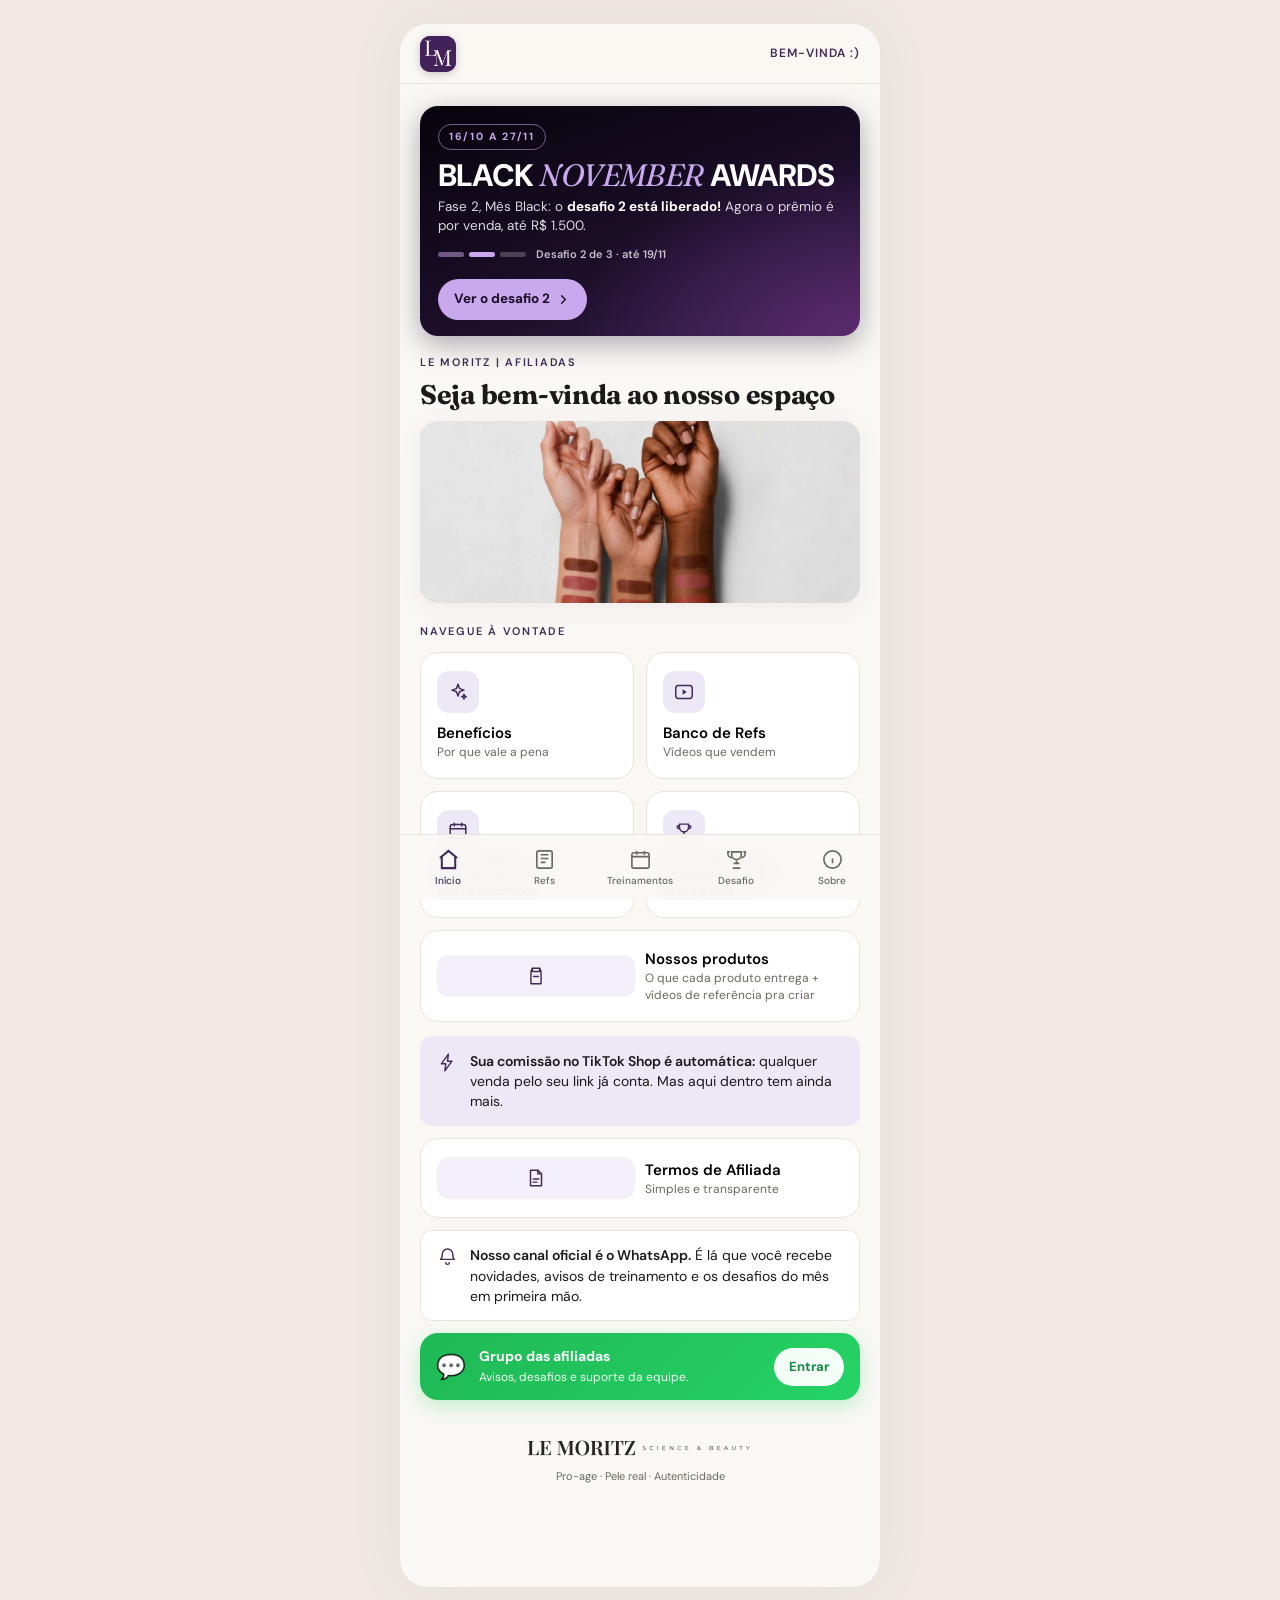
==== commit 2d56a957: "Black: encerra Desafio 1, libera Desafio 2 (arte, vídeo e regras) e atualiza banner da Home" ====
--- a/index.html
+++ b/index.html
@@ -9,7 +9,7 @@
 <link rel="preconnect" href="https://fonts.googleapis.com">
 <link rel="preconnect" href="https://fonts.gstatic.com" crossorigin>
 <link href="https://fonts.googleapis.com/css2?family=Fraunces:ital,opsz,wght@0,9..144,400;0,9..144,500;0,9..144,600;1,9..144,400;1,9..144,500&family=DM+Sans:opsz,wght@9..40,400;9..40,500;9..40,600;9..40,700;9..40,800&display=swap" rel="stylesheet">
-<link rel="stylesheet" href="styles.css">
+<link rel="stylesheet" href="styles.css?v=20261019">
 </head>
 <body>
 <div class="app">
@@ -28,12 +28,12 @@
   <section class="view active" id="home" data-view="home">
 
     <!-- Banner da Black November Awards (leva pra aba Desafio) -->
-    <a class="black-banner" data-go="desafio" href="#desafio" aria-label="Black November Awards: de 16/10 a 27/11. O desafio 1 de 3 já começou. Toque pra participar.">
+    <a class="black-banner" data-go="desafio" href="#desafio" aria-label="Black November Awards: de 16/10 a 27/11. O desafio 2 de 3 está liberado, agora com prêmio por venda. Toque pra participar.">
       <span class="bb-dates">16/10 a 27/11</span>
       <span class="bb-title"><b>Black</b> <em>November</em> <b>Awards</b></span>
-      <span class="bb-sub">São 3 desafios em 3 fases. O <b>desafio 1 já começou!</b></span>
-      <span class="bb-steps"><i class="on"></i><i></i><i></i><small>Desafio 1 de 3</small></span>
-      <span class="bb-cta">Quero participar <svg viewBox="0 0 24 24" fill="none" stroke="currentColor" stroke-width="2.2" stroke-linecap="round" stroke-linejoin="round"><path d="M9 6l6 6-6 6"/></svg></span>
+      <span class="bb-sub">Fase 2, Mês Black: o <b>desafio 2 está liberado!</b> Agora o prêmio é por venda, até R$ 1.500.</span>
+      <span class="bb-steps"><i class="done"></i><i class="on"></i><i></i><small>Desafio 2 de 3 · até 19/11</small></span>
+      <span class="bb-cta">Ver o desafio 2 <svg viewBox="0 0 24 24" fill="none" stroke="currentColor" stroke-width="2.2" stroke-linecap="round" stroke-linejoin="round"><path d="M9 6l6 6-6 6"/></svg></span>
     </a>
 
     <p class="eyebrow">Le Moritz | Afiliadas</p>
@@ -204,48 +204,61 @@
     <button class="back-btn" data-go="home">‹ Início</button>
     <p class="eyebrow">Desafio do Mês</p>
     <h1 class="page-title" style="margin-bottom:6px">Black November Awards</h1>
-    <p class="page-sub" style="margin-bottom:18px">A Black começou! São 3 desafios em 3 fases pra você ganhar. E o <b>desafio 1 já está liberado</b>.</p>
+    <p class="page-sub" style="margin-bottom:18px">A Black começou! São 3 desafios em 3 fases pra você ganhar. O desafio 1 já encerrou e o <b>desafio 2 está liberado</b>.</p>
 
     <div class="black-phases">
-      <div class="black-phase active"><small>Fase 1</small><b>Esquenta Black</b><span>16/10 a 31/10</span><i>Liberada</i></div>
-      <div class="black-phase"><small>Fase 2</small><b>Mês Black</b><span>01/11 a 19/11</span><i>Em breve</i></div>
+      <div class="black-phase done"><small>Fase 1</small><b>Esquenta Black</b><span>16/10 a 31/10</span><i>Encerrada</i></div>
+      <div class="black-phase active"><small>Fase 2</small><b>Mês Black</b><span>01/11 a 19/11</span><i>Liberada</i></div>
       <div class="black-phase"><small>Fase 3</small><b>Semana Black</b><span>20/11 a 27/11</span><i>Em breve</i></div>
     </div>
 
-    <!-- ===== ATIVO: Desafio 1, Esquenta Black ===== -->
+    <!-- ===== ATIVO: Desafio 2, Mês Black ===== -->
     <p class="challenge-status">Ativo</p>
-    <h2 class="page-title" style="font-size:26px;margin-bottom:6px">Desafio 1: foco em volume</h2>
-    <p class="page-sub" style="margin-bottom:14px">Esquenta Black. Os produtos do desafio são o <b>Sérum Lifting Instantâneo</b> e o <b>Stick Hidratante Reparador para Pés</b>. Bata as duas metas de vídeos pra subir de faixa e ainda ganhe <b>R$ 10 de bônus por cada stick pés vendido</b> no período.</p>
+    <h2 class="page-title" style="font-size:26px;margin-bottom:6px">Desafio 2: foco em vendas</h2>
+    <p class="page-sub" style="margin-bottom:14px">Mês Black. Agora o prêmio é por <b>venda</b>. Os produtos do desafio são o <b>Sérum Lifting Instantâneo</b> e o <b>Stick Hidratante Reparador para Pés</b>. Quanto mais itens saem pelos seus vídeos e lives, maior o prêmio, e <b>cada stick pés vendido vale 2 itens</b>.</p>
 
     <p class="challenge-period">
       <svg viewBox="0 0 24 24" fill="none" stroke="currentColor" stroke-width="1.7" stroke-linecap="round" stroke-linejoin="round"><rect x="3.5" y="5" width="17" height="15" rx="2.5"/><path d="M3.5 9.5h17M8 3.5v3M16 3.5v3"/></svg>
-      16 a 31 de outubro de 2026
+      01 a 19 de novembro de 2026
     </p>
 
-    <a class="challenge-poster" href="assets/desafio-esquenta-black.webp" target="_blank" rel="noopener" aria-label="Abrir a arte do Desafio 1 da Black November Awards em tamanho grande">
-      <img src="assets/desafio-esquenta-black.webp" alt="Black November Awards, Desafio 1 foco em volume (Sérum Lifting Instantâneo e Stick pés), de 16/10 a 31/10: 10 vídeos do stick pés + 5 do sérum R$100, 20 + 10 R$250, 30 + 15 R$400, 40 + 20 R$600, mais R$10 de bônus para cada stick pés vendido no período." loading="lazy">
+    <a class="challenge-poster" href="assets/desafio-mes-black.webp" target="_blank" rel="noopener" aria-label="Abrir a arte do Desafio 2 da Black November Awards em tamanho grande">
+      <img src="assets/desafio-mes-black.webp" alt="Black November Awards, Desafio 2 foco em vendas (Sérum Lifting Instantâneo e Stick pés), de 01/11 a 19/11: 3 produtos vendidos R$70, 8 R$200, 15 R$400, 30 R$800, 60 R$1.200, 100 R$1.500. Lives feitas no período também contam e stick pés vale o dobro." loading="lazy">
     </a>
 
-    <p class="eyebrow" style="margin-top:26px">Regras: vídeos</p>
+    <p class="eyebrow" style="margin-top:26px">Entenda o desafio em 5 minutos</p>
+    <div class="challenge-video">
+      <iframe src="https://drive.google.com/file/d/1woa03g3mqpJGV1DmKQ_TT0ARjZpvuL9D/preview" title="Vídeo explicativo do Desafio 2" allow="autoplay; fullscreen" allowfullscreen loading="lazy"></iframe>
+    </div>
+    <a class="challenge-video-link" href="https://drive.google.com/file/d/1woa03g3mqpJGV1DmKQ_TT0ARjZpvuL9D/view" target="_blank" rel="noopener">Abrir o vídeo em tela cheia ↗</a>
+
+    <p class="eyebrow" style="margin-top:26px">Regras: vendas</p>
     <ul class="rules-list">
-      <li>Para subir de faixa, bata as duas metas: stick pés e sérum.</li>
-      <li>Marque só 1 produto na sacolinha por vídeo. Ele define a meta em que o vídeo conta e precisa combinar com o conteúdo.</li>
-      <li>Apareça aplicando: stick nos pés, sérum no rosto (em você ou em outra pessoa). Só segurar ou mostrar o produto não vale.</li>
-      <li>Não valem vídeos repostados ou duplicados, nem feitos com IA que recria pessoas. Queremos vídeos reais.</li>
-      <li>Mantenha os vídeos no ar até o pagamento. Vídeo apagado não conta.</li>
+      <li>Contam os itens vendidos de Sérum Lifting e Stick Pés entre 01 e 19/11, pelos seus vídeos e lives do período.</li>
+      <li>Só valem vendas de vídeos postados entre 01 e 19/11. Venda de vídeo postado antes de 01/11 não conta. Live feita nesse período também vale.</li>
+      <li>Cada Stick Pés vendido conta como 2 itens na sua meta.</li>
+      <li>Só contam pedidos aprovados, sem cancelamento ou reembolso.</li>
     </ul>
 
-    <p class="eyebrow" style="margin-top:22px">Regras: vendas (bônus stick pés)</p>
+    <p class="eyebrow" style="margin-top:22px">Regras: vídeos</p>
     <ul class="rules-list">
-      <li>Só contam vendas aprovadas, sem cancelamento ou reembolso.</li>
-      <li>Só valem vendas de vídeos postados de 16/10 a 31/10.</li>
+      <li>Pra receber, poste pelo menos 6 vídeos no período.</li>
+      <li>Marque só 1 produto na sacolinha por vídeo (Sérum Lifting ou Stick Pés) e apareça aplicando o produto.</li>
+      <li>Fale do produto com o nome e as promessas do anúncio. Vídeo que promete o que o anúncio não diz pode levar violação, perder o carrinho e deixa de contar.</li>
+      <li>Vale uma conta por afiliada: quem tem mais de uma participa com a de melhor resultado, sem somar contas.</li>
+    </ul>
+
+    <p class="eyebrow" style="margin-top:22px">Extras do Mês Black</p>
+    <ul class="rules-list">
+      <li><b>Relâmpago 11.11 · R$ 200:</b> as 5 afiliadas com mais itens vendidos no dia 11/11 ganham R$ 200 cada, além da meta. Empate desempata por itens vendidos desde 16/10 até o fim do dia 11/11.</li>
+      <li><b>Vídeo de Ouro da semana:</b> o vídeo que mais vendeu na semana vira exemplo no grupo, com destaque pra criadora e prioridade no anúncio pago da Le Moritz. Semanas: 01 a 08/11, 09 a 15/11 e 16 a 19/11.</li>
     </ul>
 
     <p class="eyebrow" style="margin-top:22px">Premiações</p>
     <ul class="rules-list">
-      <li>As faixas não acumulam: vale a maior atingida.</li>
-      <li>O bônus do stick pés soma por fora. A Le Moritz pode pedir prints de insights e de vendas para validar.</li>
-      <li>Pagamento via Pix em 10/11.</li>
+      <li>As faixas não acumulam: vale a maior meta batida.</li>
+      <li>A Le Moritz pode pedir prints de insights e de vendas para validar.</li>
+      <li>Pagamento via Pix em 10/12.</li>
     </ul>
 
     <p class="challenge-note"><b>Um único vídeo com estratégia, resultado e experiência real pode render 10x mais comissão que o prêmio. Capriche!</b></p>
@@ -255,7 +268,43 @@
     <details class="challenge-archive">
       <summary>Desafios anteriores<span class="arrow">⌄</span></summary>
       <div class="challenge-archive-content">
-        <h3>Desafios de Setembro</h3>
+            <!-- ===== ENCERRADO: Desafio 1, Esquenta Black ===== -->
+        <p class="challenge-status ended">Encerrado</p>
+        <h3>Desafio 1: foco em volume</h3>
+        <p class="page-sub" style="margin-bottom:14px">Esquenta Black. Os produtos do desafio são o <b>Sérum Lifting Instantâneo</b> e o <b>Stick Hidratante Reparador para Pés</b>. As metas eram de vídeos, com <b>R$ 10 de bônus por cada stick pés vendido</b> no período.</p>
+
+        <p class="challenge-period">
+          <svg viewBox="0 0 24 24" fill="none" stroke="currentColor" stroke-width="1.7" stroke-linecap="round" stroke-linejoin="round"><rect x="3.5" y="5" width="17" height="15" rx="2.5"/><path d="M3.5 9.5h17M8 3.5v3M16 3.5v3"/></svg>
+          16 a 31 de outubro de 2026
+        </p>
+
+        <a class="challenge-poster" href="assets/desafio-esquenta-black.webp?v=2" target="_blank" rel="noopener" aria-label="Abrir a arte do Desafio 1 da Black November Awards em tamanho grande">
+          <img src="assets/desafio-esquenta-black.webp?v=2" alt="Black November Awards, Desafio 1 foco em volume (Sérum Lifting Instantâneo e Stick pés), de 16/10 a 31/10: 10 vídeos do stick pés + 5 do sérum R$100, 20 + 10 R$250, 30 + 15 R$400, 40 + 20 R$600, mais R$10 de bônus para cada stick pés vendido no período." loading="lazy">
+        </a>
+
+        <p class="eyebrow" style="margin-top:26px">Regras: vídeos</p>
+        <ul class="rules-list">
+          <li>Para subir de faixa, bata as duas metas: stick pés e sérum.</li>
+          <li>Marque só 1 produto na sacolinha por vídeo. Ele define a meta em que o vídeo conta e precisa combinar com o conteúdo.</li>
+          <li>Apareça aplicando: stick nos pés, sérum no rosto (em você ou em outra pessoa). Só segurar ou mostrar o produto não vale.</li>
+          <li>Não valem vídeos repostados ou duplicados, nem feitos com IA que recria pessoas. Queremos vídeos reais.</li>
+          <li>Mantenha os vídeos no ar até o pagamento. Vídeo apagado não conta.</li>
+        </ul>
+
+        <p class="eyebrow" style="margin-top:22px">Regras: vendas (bônus stick pés)</p>
+        <ul class="rules-list">
+          <li>Só contam vendas aprovadas, sem cancelamento ou reembolso.</li>
+          <li>Só valem vendas de vídeos postados de 16/10 a 31/10.</li>
+        </ul>
+
+        <p class="eyebrow" style="margin-top:22px">Premiações</p>
+        <ul class="rules-list">
+          <li>As faixas não acumulam: vale a maior atingida.</li>
+          <li>O bônus do stick pés soma por fora. A Le Moritz pode pedir prints de insights e de vendas para validar.</li>
+          <li>Pagamento via Pix em 10/11, para quem bateu as metas.</li>
+        </ul>
+
+        <h3 style="margin-top:28px">Desafios de Setembro</h3>
         <p class="page-sub" style="margin-bottom:16px">Os dois desafios de setembro já foram encerrados.</p>
 
         <p class="challenge-status ended">Encerrado</p>
@@ -467,6 +516,6 @@
   </nav>
 
 </div>
-<script src="app.js"></script>
+<script src="app.js?v=20261019"></script>
 </body>
 </html>
--- a/styles.css
+++ b/styles.css
@@ -658,6 +658,19 @@
 .black-phase.active span { opacity: .85; }
 .black-phase.active i { background: #1a0f26; color: #fff; }
 
+.black-phase.done { opacity: .55; border-color: rgba(201, 168, 238, .25); }
+.black-phase.done i { background: transparent; border: 1px solid rgba(255, 255, 255, .25); }
+.black-banner .bb-steps i.done { background: rgba(201, 168, 238, .5); }
+
+/* Vídeo explicativo do desafio (Google Drive, vertical) */
+.challenge-video {
+  position: relative; width: 100%; max-width: 340px; margin: 4px auto 0; aspect-ratio: 9 / 16;
+  border-radius: var(--radius); overflow: hidden; background: #120a1a;
+  box-shadow: 0 8px 24px rgba(26, 15, 38, .18);
+}
+.challenge-video iframe { position: absolute; inset: 0; width: 100%; height: 100%; border: 0; }
+.challenge-video-link { display: block; text-align: center; margin-top: 10px; font-size: 13px; font-weight: 600; color: var(--roxo); }
+
 /* ---------- Black November Awards | banner da Home ---------- */
 .black-banner {
   position: relative; display: flex; flex-direction: column; align-items: flex-start; gap: 6px; overflow: hidden;
